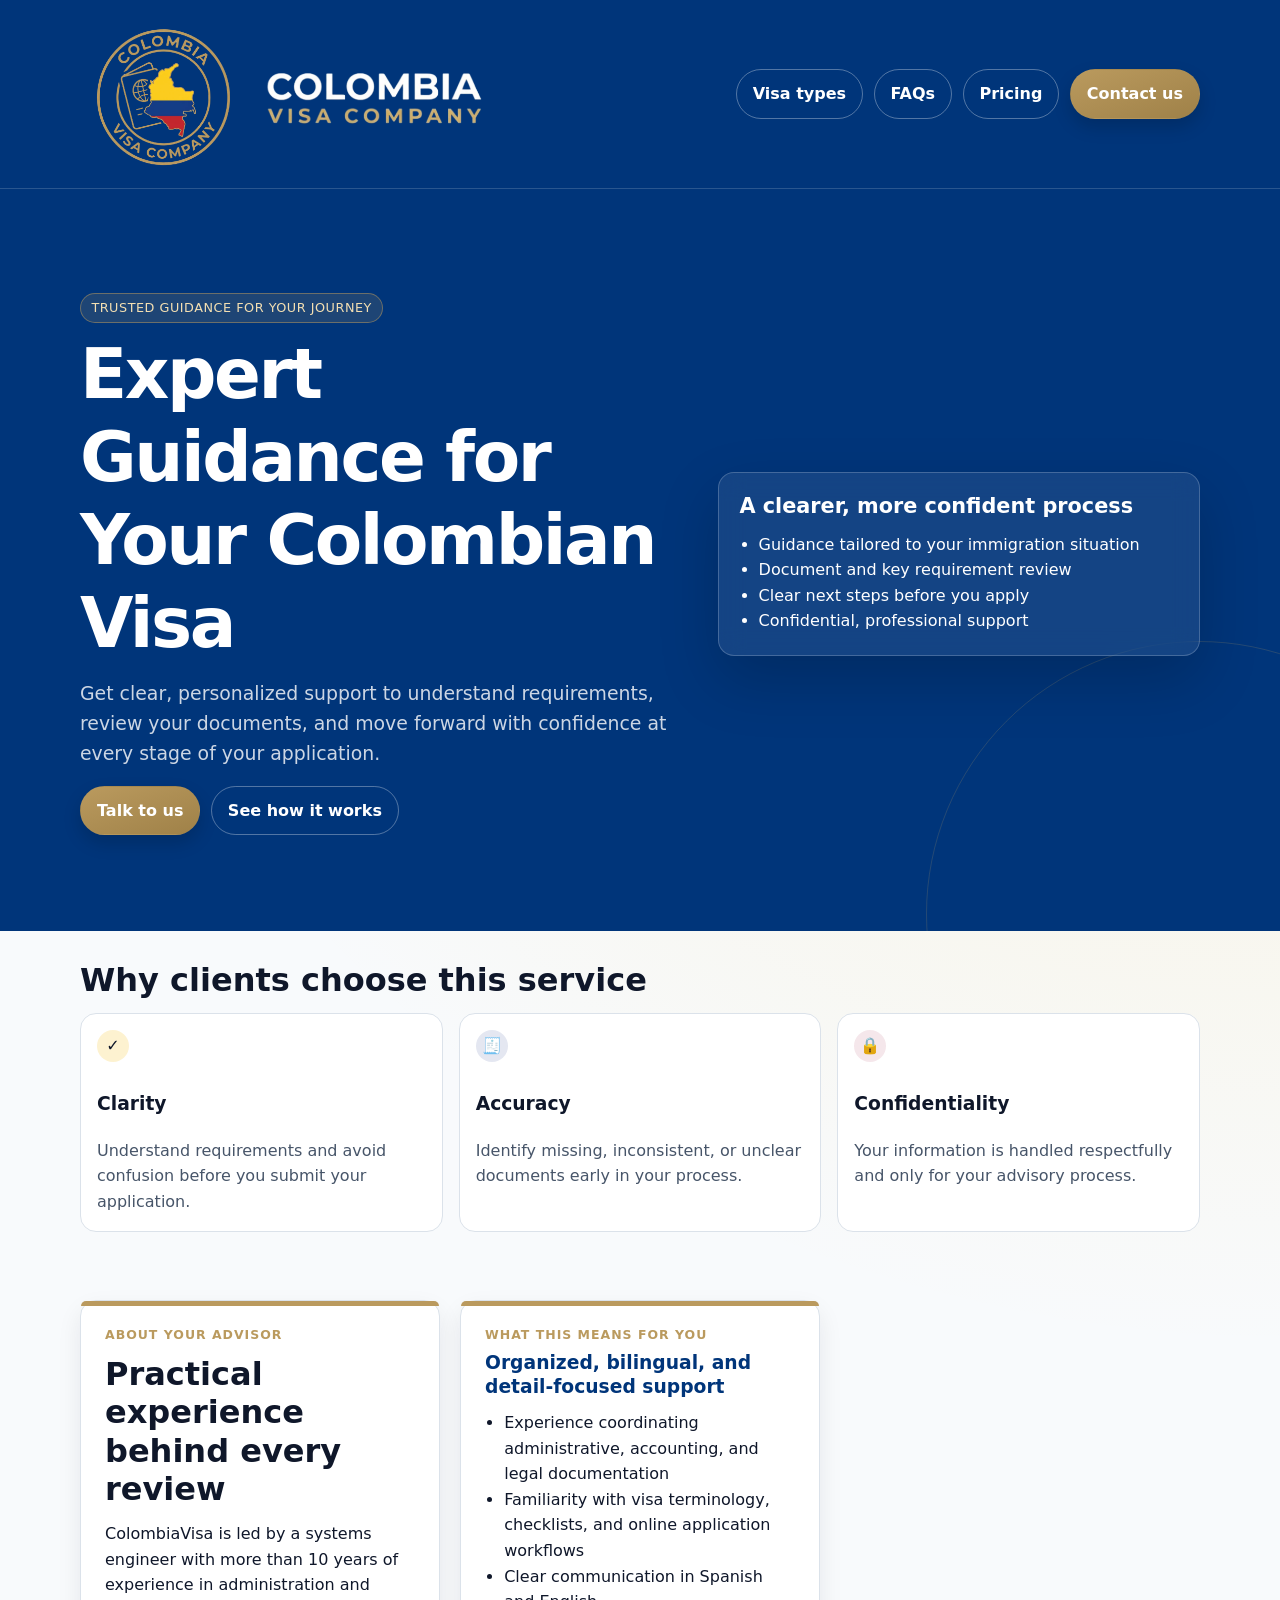
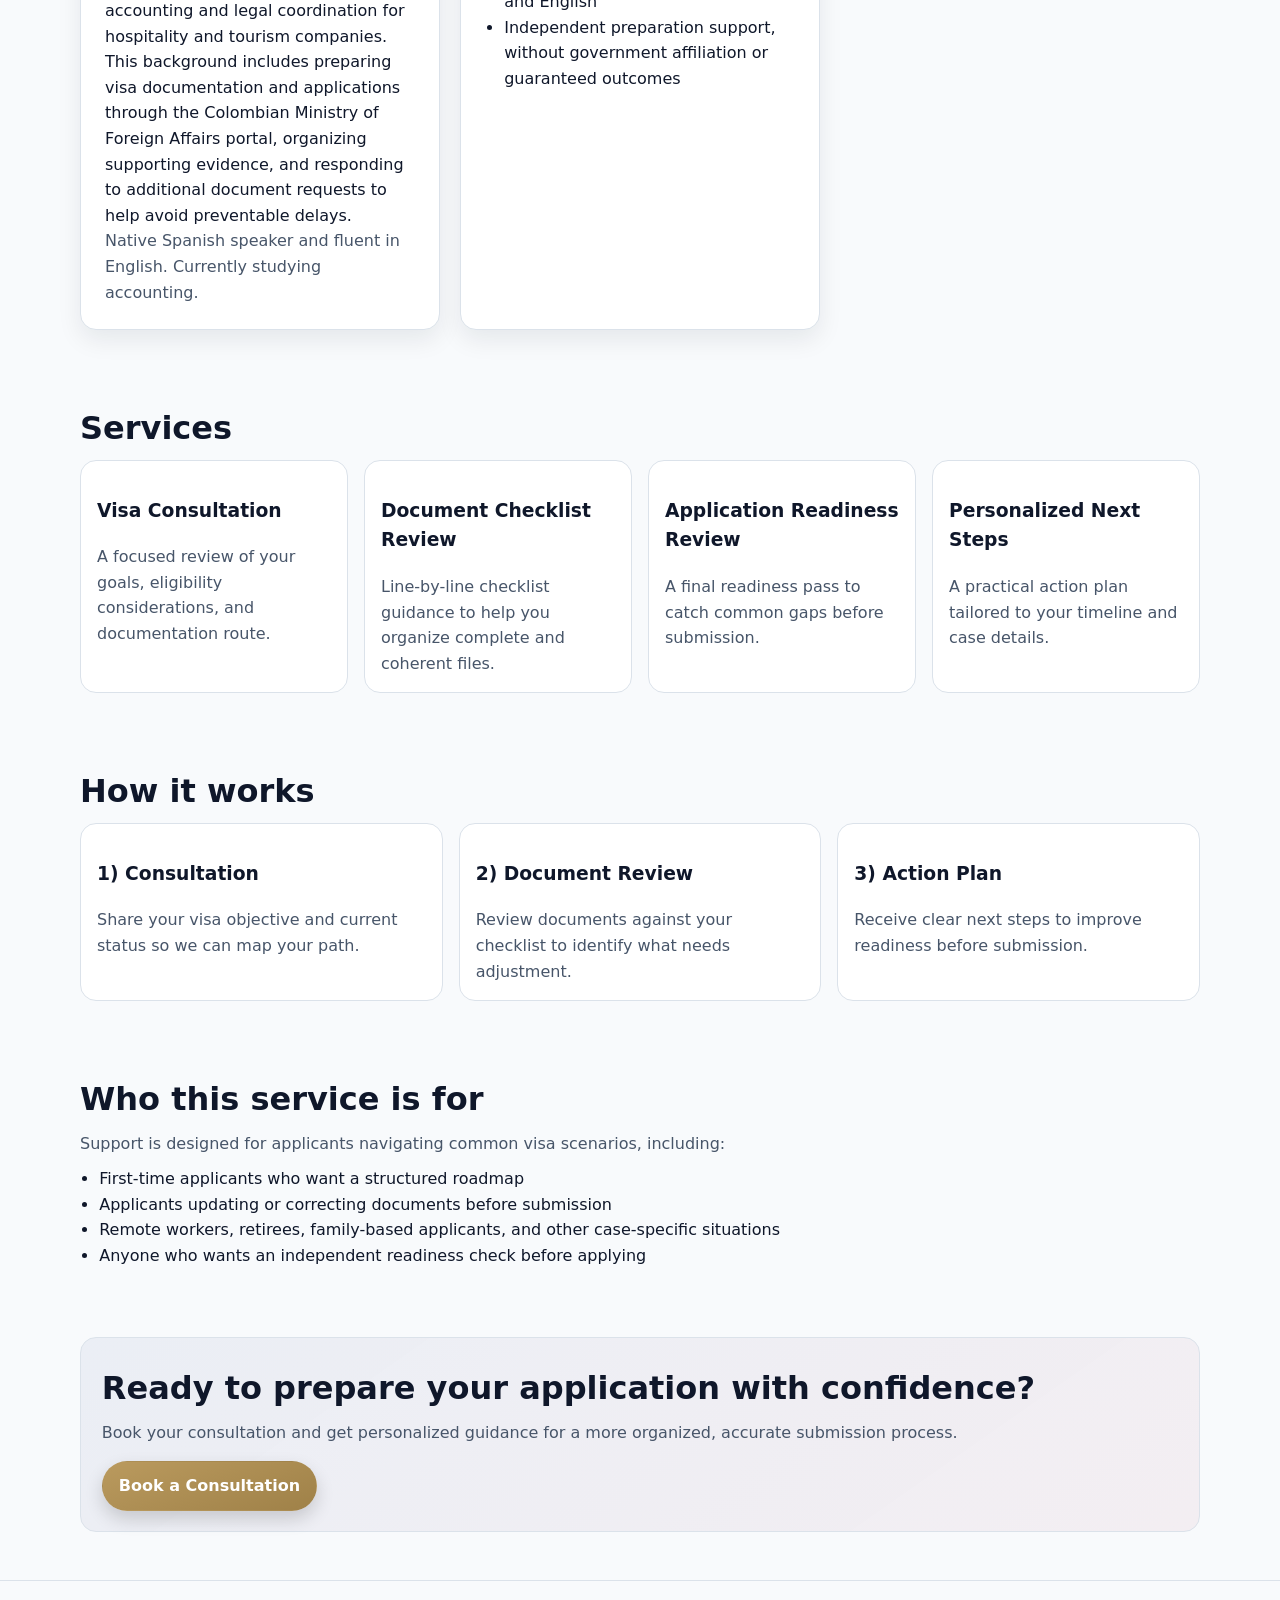
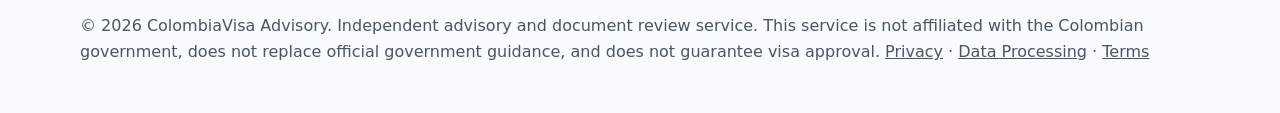
==== index.html @ 09f464a3 "Refine advisor education wording Co-authored-by: Copilot App <223556219+Copilot@users.noreply.github" ====
<!doctype html>
<html lang="en">
  <head>
    <meta charset="UTF-8" />
    <meta name="viewport" content="width=device-width, initial-scale=1.0" />
    <title>ColombiaVisa | Expert Colombian Visa Guidance</title>
    <meta
      name="description"
      content="Expert Colombian visa guidance, document review, and clear next steps to help you move forward with confidence."
    />
    <link rel="canonical" href="https://colombiavisa.company/" />
    <link rel="icon" type="image/png" href="assets/colombiavisa-logo.png" />
    <meta property="og:type" content="website" />
    <meta property="og:url" content="https://colombiavisa.company/" />
    <meta property="og:title" content="ColombiaVisa | Expert Colombian Visa Guidance" />
    <meta property="og:description" content="Independent Colombian visa guidance, document review, and application support." />
    <meta property="og:image" content="https://colombiavisa.company/assets/colombiavisa-header.png" />
    <meta name="twitter:card" content="summary_large_image" />
    <script type="application/ld+json">
      {"@context":"https://schema.org","@type":"ProfessionalService","name":"ColombiaVisa","url":"https://colombiavisa.company/","email":"john@colombiavisa.company","description":"Independent Colombian visa guidance, document review, and application support.","areaServed":"Colombia"}
    </script>
    <link rel="stylesheet" href="styles.css" />
    <style>
      :root {
        --bg: #f8fafc;
        --surface: #ffffff;
        --text: #0f172a;
        --muted: #475569;
        --line: #dbe2ea;
        --accent: #ba9a5e;
        --accent-strong: #9f8148;
        --blue: #00357a;
        --navy: #00357a;
        --red: #9f1239;
        --shadow: 0 10px 30px rgba(15, 23, 42, 0.08);
        --radius: 16px;
      }

      * {
        box-sizing: border-box;
      }

      body {
        margin: 0;
        font-family: Inter, ui-sans-serif, system-ui, -apple-system, Segoe UI, Roboto, Arial, sans-serif;
        line-height: 1.6;
        color: var(--text);
        background: radial-gradient(circle at top right, rgba(244, 194, 43, 0.2), transparent 38%), var(--bg);
      }

      .container {
        width: min(1120px, calc(100% - 2rem));
        margin: 0 auto;
      }

      .skip-link {
        position: absolute;
        left: -9999px;
        top: auto;
      }

      .skip-link:focus-visible {
        left: 1rem;
        top: 1rem;
        z-index: 1000;
        background: var(--text);
        color: #fff;
        padding: 0.5rem 0.75rem;
        border-radius: 0.5rem;
      }

      :focus-visible {
        outline: 3px solid var(--blue);
        outline-offset: 3px;
      }

      header {
        position: sticky;
        top: 0;
        background: #00357a;
        backdrop-filter: blur(8px);
        border-bottom: 1px solid rgba(255, 255, 255, 0.16);
        z-index: 100;
      }

      .nav {
        display: flex;
        align-items: center;
        justify-content: space-between;
        padding: 0.9rem 0;
        gap: 1rem;
      }

      .brand {
        display: flex;
        align-items: center;
        gap: 0.75rem;
        color: #fff;
        font-weight: 800;
        letter-spacing: 0.01em;
      }

      .brand-mark {
        width: min(100%, 430px);
        height: auto;
        display: block;
      }

      .brand span {
        color: var(--accent);
      }

      .actions {
        display: flex;
        gap: 0.65rem;
        flex-wrap: wrap;
      }

      .button {
        display: inline-flex;
        align-items: center;
        justify-content: center;
        padding: 0.68rem 1rem;
        border-radius: 999px;
        border: 1px solid transparent;
        text-decoration: none;
        font-weight: 650;
      }

      .button-primary {
        background: linear-gradient(160deg, var(--accent), var(--accent-strong));
        color: #fff;
        box-shadow: 0 8px 18px rgba(0, 0, 0, 0.16);
      }

      .button-primary:hover {
        filter: brightness(0.95);
      }

      .button-secondary {
        border-color: rgba(255, 255, 255, 0.32);
        color: #fff;
        background: transparent;
      }

      .hero {
        position: relative;
        overflow: hidden;
        padding: 6.5rem 0 6rem;
        color: #fff;
        background: #00357a;
      }

      .hero::after {
        position: absolute;
        inset: auto -12rem -16rem auto;
        width: 34rem;
        height: 34rem;
        border: 1px solid rgba(186, 154, 94, 0.2);
        border-radius: 50%;
        content: "";
        pointer-events: none;
      }

      .hero-grid {
        position: relative;
        z-index: 1;
        display: grid;
        gap: 3rem;
        grid-template-columns: minmax(0, 1.1fr) minmax(280px, 0.9fr);
        align-items: center;
      }

      .kicker {
        display: inline-block;
        background: rgba(186, 154, 94, 0.16);
        color: #f3dfb2;
        border: 1px solid rgba(186, 154, 94, 0.5);
        font-size: 0.8rem;
        letter-spacing: 0.04em;
        text-transform: uppercase;
        padding: 0.25rem 0.65rem;
        border-radius: 999px;
      }

      h1,
      h2 {
        line-height: 1.2;
        margin: 0.6rem 0 0.8rem;
      }

      h1 {
        max-width: 13ch;
        font-size: clamp(2.4rem, 5.4vw, 4.5rem);
        letter-spacing: -0.035em;
      }

      h2 {
        font-size: clamp(1.35rem, 2.8vw, 2rem);
      }

      p {
        margin: 0;
      }

      .lead {
        max-width: 58ch;
        color: rgba(255, 255, 255, 0.8);
        font-size: clamp(1rem, 2.3vw, 1.18rem);
      }

      .panel {
        background: rgba(255, 255, 255, 0.08);
        border: 1px solid rgba(255, 255, 255, 0.2);
        border-radius: var(--radius);
        padding: 1.3rem;
        box-shadow: 0 24px 60px rgba(0, 0, 0, 0.18);
        backdrop-filter: blur(12px);
      }

      .card-grid {
        display: grid;
        gap: 1rem;
        grid-template-columns: repeat(auto-fit, minmax(220px, 1fr));
      }

      section {
        padding: 1.3rem 0 3rem;
      }

      .card,
      .step {
        background: var(--surface);
        border: 1px solid var(--line);
        border-radius: var(--radius);
        padding: 1rem;
      }

      .icon {
        width: 2rem;
        height: 2rem;
        border-radius: 999px;
        display: inline-grid;
        place-items: center;
        margin-bottom: 0.55rem;
        font-size: 1rem;
      }

      .icon-yellow {
        background: rgba(244, 194, 43, 0.22);
      }

      .icon-blue {
        background: rgba(30, 58, 138, 0.12);
      }

      .icon-red {
        background: rgba(159, 18, 57, 0.1);
      }

      ul {
        padding-left: 1.2rem;
        margin: 0.6rem 0 0;
      }

      .muted {
        color: var(--muted);
      }

      .final-cta {
        border: 1px solid var(--line);
        border-radius: var(--radius);
        background: linear-gradient(145deg, rgba(30, 58, 138, 0.06), rgba(159, 18, 57, 0.05));
        padding: 1.3rem;
      }

      footer {
        border-top: 1px solid var(--line);
        padding: 2rem 0 3rem;
        color: var(--muted);
      }

      @media (max-width: 840px) {
        .hero {
          padding-top: 4.3rem;
        }

        .hero-grid {
          grid-template-columns: 1fr;
        }

      }

      @media (max-width: 640px) {
        .nav {
          align-items: stretch;
          flex-direction: column;
        }

        .brand {
          text-align: center;
          justify-content: center;
          flex-wrap: wrap;
        }

        .brand-mark {
          width: min(100%, 360px);
        }

        .nav .actions {
          width: 100%;
        }

        .nav .button {
          flex: 1 1 0;
          min-width: 0;
        }
      }

      @media (prefers-reduced-motion: reduce) {
        *,
        *::before,
        *::after {
          animation-duration: 0.01ms !important;
          animation-iteration-count: 1 !important;
          transition-duration: 0.01ms !important;
          scroll-behavior: auto !important;
        }
      }
    </style>
  </head>
  <body>
    <a class="skip-link" href="#main-content">Skip to main content</a>
    <header>
      <div class="container nav" aria-label="Primary navigation">
        <a class="brand" href="#main-content" aria-label="ColombiaVisa home">
          <img class="brand-mark" src="assets/colombiavisa-header.png" alt="Colombia Visa Company" />
        </a>
        <div class="actions">
          <a class="button button-secondary" href="visas.html">Visa types</a>
          <a class="button button-secondary" href="faqs.html">FAQs</a>
          <a class="button button-secondary" href="pricing.html">Pricing</a>
          <a class="button button-primary" href="contacto.html">Contact us</a>
        </div>
      </div>
    </header>

    <main id="main-content">
      <section class="hero" aria-labelledby="hero-heading">
        <div class="container hero-grid">
          <div>
            <span class="kicker">Trusted guidance for your journey</span>
            <h1 id="hero-heading">Expert Guidance for Your Colombian Visa</h1>
            <p class="lead">
              Get clear, personalized support to understand requirements, review your documents, and move forward with confidence at every stage of your application.
            </p>
            <div class="actions" style="margin-top: 1.1rem">
              <a class="button button-primary" href="contacto.html">Talk to us</a>
              <a class="button button-secondary" href="#how-it-works">See how it works</a>
            </div>
          </div>
          <div>
            <aside class="panel" aria-label="Advisory benefits">
              <h2 style="font-size: 1.3rem; margin-top: 0">A clearer, more confident process</h2>
              <ul>
                <li>Guidance tailored to your immigration situation</li>
                <li>Document and key requirement review</li>
                <li>Clear next steps before you apply</li>
                <li>Confidential, professional support</li>
              </ul>
            </aside>
          </div>
        </div>
      </section>

      <section aria-labelledby="trust-heading">
        <div class="container">
          <h2 id="trust-heading">Why clients choose this service</h2>
          <div class="card-grid">
            <article class="card">
              <div class="icon icon-yellow" aria-hidden="true">✓</div>
              <h3>Clarity</h3>
              <p class="muted">Understand requirements and avoid confusion before you submit your application.</p>
            </article>
            <article class="card">
              <div class="icon icon-blue" aria-hidden="true">🧾</div>
              <h3>Accuracy</h3>
              <p class="muted">Identify missing, inconsistent, or unclear documents early in your process.</p>
            </article>
            <article class="card">
              <div class="icon icon-red" aria-hidden="true">🔒</div>
              <h3>Confidentiality</h3>
              <p class="muted">Your information is handled respectfully and only for your advisory process.</p>
            </article>
          </div>
        </div>
      </section>

      <section aria-labelledby="advisor-heading">
        <div class="container">
          <div class="content-grid">
            <article class="content-card">
              <p class="eyebrow">About your advisor</p>
              <h2 id="advisor-heading">Practical experience behind every review</h2>
              <p>
                ColombiaVisa is led by a systems engineer with more than 10 years of experience in administration and accounting and legal coordination for hospitality and tourism companies.
              </p>
              <p>
                This background includes preparing visa documentation and applications through the Colombian Ministry of Foreign Affairs portal, organizing supporting evidence, and responding to additional document requests to help avoid preventable delays.
              </p>
              <p class="muted">
                Native Spanish speaker and fluent in English. Currently studying accounting.
              </p>
            </article>
            <article class="content-card">
              <p class="eyebrow">What this means for you</p>
              <h3>Organized, bilingual, and detail-focused support</h3>
              <ul>
                <li>Experience coordinating administrative, accounting, and legal documentation</li>
                <li>Familiarity with visa terminology, checklists, and online application workflows</li>
                <li>Clear communication in Spanish and English</li>
                <li>Independent preparation support, without government affiliation or guaranteed outcomes</li>
              </ul>
            </article>
          </div>
        </div>
      </section>

      <section id="services" aria-labelledby="services-heading">
        <div class="container">
          <h2 id="services-heading">Services</h2>
          <div class="card-grid">
            <article class="card">
              <h3>Visa Consultation</h3>
              <p class="muted">A focused review of your goals, eligibility considerations, and documentation route.</p>
            </article>
            <article class="card">
              <h3>Document Checklist Review</h3>
              <p class="muted">Line-by-line checklist guidance to help you organize complete and coherent files.</p>
            </article>
            <article class="card">
              <h3>Application Readiness Review</h3>
              <p class="muted">A final readiness pass to catch common gaps before submission.</p>
            </article>
            <article class="card">
              <h3>Personalized Next Steps</h3>
              <p class="muted">A practical action plan tailored to your timeline and case details.</p>
            </article>
          </div>
        </div>
      </section>

      <section id="how-it-works" aria-labelledby="how-heading">
        <div class="container">
          <h2 id="how-heading">How it works</h2>
          <div class="card-grid">
            <article class="step">
              <h3>1) Consultation</h3>
              <p class="muted">Share your visa objective and current status so we can map your path.</p>
            </article>
            <article class="step">
              <h3>2) Document Review</h3>
              <p class="muted">Review documents against your checklist to identify what needs adjustment.</p>
            </article>
            <article class="step">
              <h3>3) Action Plan</h3>
              <p class="muted">Receive clear next steps to improve readiness before submission.</p>
            </article>
          </div>
        </div>
      </section>

      <section aria-labelledby="for-heading">
        <div class="container">
          <h2 id="for-heading">Who this service is for</h2>
          <p class="muted">Support is designed for applicants navigating common visa scenarios, including:</p>
          <ul>
            <li>First-time applicants who want a structured roadmap</li>
            <li>Applicants updating or correcting documents before submission</li>
            <li>Remote workers, retirees, family-based applicants, and other case-specific situations</li>
            <li>Anyone who wants an independent readiness check before applying</li>
          </ul>
        </div>
      </section>

      <section id="consultation" aria-labelledby="consult-heading">
        <div class="container final-cta">
          <h2 id="consult-heading">Ready to prepare your application with confidence?</h2>
          <p class="muted">Book your consultation and get personalized guidance for a more organized, accurate submission process.</p>
          <div class="actions" style="margin-top: 1rem">
            <a class="button button-primary" href="contacto.html">Book a Consultation</a>
          </div>
        </div>
      </section>
    </main>

    <footer>
      <div class="container">
        <p>
          © <span id="year">2026</span> ColombiaVisa Advisory. Independent advisory and document review service. This service is not affiliated with the Colombian government, does not replace official government guidance, and does not guarantee visa approval. <a href="privacy-policy.html">Privacy</a> · <a href="data-processing-policy.html">Data Processing</a> · <a href="terms-of-service.html">Terms</a>
        </p>
      </div>
    </footer>
  </body>
</html>
---- styles.css ----
:root {
  --navy: #00357a;
  --gold: #ba9a5e;
  --gold-dark: #9f8148;
  --text: #0f172a;
  --muted: #475569;
  --line: #dbe2ea;
  --surface: #ffffff;
  --radius: 16px;
}

* {
  box-sizing: border-box;
}

body {
  margin: 0;
  color: var(--text);
  background: #f8fafc;
  font-family: Inter, ui-sans-serif, system-ui, -apple-system, "Segoe UI", sans-serif;
  line-height: 1.6;
}

a {
  color: inherit;
}

.container {
  width: min(1120px, calc(100% - 2rem));
  margin: 0 auto;
}

header {
  position: sticky;
  top: 0;
  z-index: 10;
  background: var(--navy);
  border-bottom: 1px solid rgba(255, 255, 255, 0.16);
}

.nav {
  display: flex;
  align-items: center;
  justify-content: space-between;
  gap: 1rem;
  padding: 0.75rem 0;
}

.brand {
  display: block;
  max-width: 430px;
}

.brand-mark {
  display: block;
  width: min(100%, 430px);
  height: auto;
}

.actions {
  display: flex;
  flex-wrap: wrap;
  gap: 0.65rem;
}

.button {
  display: inline-flex;
  align-items: center;
  justify-content: center;
  min-height: 44px;
  padding: 0.68rem 1rem;
  border: 1px solid transparent;
  border-radius: 999px;
  font-weight: 700;
  text-decoration: none;
}

.button-primary {
  color: #fff;
  background: var(--gold);
}

.button-secondary {
  color: #fff;
  border-color: rgba(255, 255, 255, 0.36);
}

.page-hero {
  padding: 5rem 0 4rem;
  color: #fff;
  background: var(--navy);
}

.page-hero h1 {
  max-width: 14ch;
  margin: 0 0 1rem;
  font-size: clamp(2.4rem, 6vw, 4.5rem);
  line-height: 1.1;
}

.page-hero p {
  max-width: 62ch;
  color: rgba(255, 255, 255, 0.82);
  font-size: 1.15rem;
}

.page-content {
  padding: 4rem 0;
}

.legal-content h2 {
  margin: 2rem 0 0.6rem;
  color: var(--navy);
  font-size: 1.45rem;
}

.legal-content h2:first-of-type {
  margin-top: 1.5rem;
}

.legal-content p {
  max-width: 78ch;
}

.page-content h2 {
  margin-top: 0;
  color: var(--navy);
  font-size: clamp(1.7rem, 3vw, 2.4rem);
}

.visa-grid,
.content-grid {
  display: grid;
  grid-template-columns: repeat(3, minmax(0, 1fr));
  gap: 1.25rem;
}

.visa-card,
.content-card,
.contact-card {
  position: relative;
  padding: 1.5rem;
  background: var(--surface);
  border: 1px solid var(--line);
  border-radius: var(--radius);
  box-shadow: 0 10px 24px rgba(15, 23, 42, 0.08);
}

.visa-card::before,
.content-card::before,
.contact-card::before {
  position: absolute;
  top: 0;
  right: 0;
  left: 0;
  height: 5px;
  border-radius: var(--radius) var(--radius) 0 0;
  background: var(--gold);
  content: "";
}

.visa-card h3,
.content-card h3,
.contact-card h3 {
  margin: 0.35rem 0 0.65rem;
  color: var(--navy);
  line-height: 1.3;
}

.visa-details {
  display: grid;
  gap: 1.25rem;
  margin-top: 2rem;
}

.visa-detail {
  padding: 1.5rem;
  background: var(--surface);
  border: 1px solid var(--line);
  border-left: 5px solid var(--gold);
  border-radius: var(--radius);
  box-shadow: 0 10px 24px rgba(15, 23, 42, 0.06);
}

.visa-detail h3 {
  margin: 0 0 0.35rem;
  color: var(--navy);
}

.visa-detail h4 {
  margin: 1.15rem 0 0.35rem;
  color: var(--navy);
}

.visa-detail ul,
.requirements-list {
  margin: 0.5rem 0 0;
  padding-left: 1.25rem;
}

.visa-detail li + li {
  margin-top: 0.35rem;
}

.notice {
  margin-top: 1.5rem;
  padding: 1rem 1.15rem;
  color: #4a3a1c;
  background: #fff8e8;
  border: 1px solid rgba(186, 154, 94, 0.55);
  border-radius: 12px;
}

.section-heading {
  max-width: 720px;
  margin-bottom: 1.25rem;
}

.eyebrow {
  margin: 0 0 0.35rem;
  color: var(--gold);
  font-size: 0.78rem;
  font-weight: 800;
  letter-spacing: 0.08em;
  text-transform: uppercase;
}

.excluded-costs {
  margin-top: 2rem;
}

.excluded-costs-grid {
  display: grid;
  grid-template-columns: repeat(3, minmax(0, 1fr));
  gap: 1rem;
}

.cost-card {
  padding: 1.15rem;
  background: #fff;
  border: 1px solid var(--line);
  border-radius: var(--radius);
}

.cost-card h3 {
  margin: 0;
  color: var(--navy);
  font-size: 1.05rem;
}

.cost-card p:last-child {
  margin-bottom: 0;
}

.cost-label {
  margin: 0.5rem 0;
  color: var(--gold);
  font-size: 0.8rem;
  font-weight: 800;
  letter-spacing: 0.05em;
  text-transform: uppercase;
}

.source-link {
  color: var(--navy);
  font-weight: 700;
}

.muted {
  color: var(--muted);
}

.contact-layout {
  display: grid;
  grid-template-columns: 0.85fr 1.15fr;
  gap: 1.25rem;
}

.pricing-grid {
  display: grid;
  grid-template-columns: repeat(4, minmax(0, 1fr));
  gap: 1.25rem;
  align-items: stretch;
}

.pricing-card {
  position: relative;
  display: flex;
  flex-direction: column;
  padding: 1.5rem;
  background: var(--surface);
  border: 1px solid var(--line);
  border-radius: var(--radius);
  box-shadow: 0 10px 24px rgba(15, 23, 42, 0.08);
}

.pricing-card.featured {
  border: 2px solid var(--gold);
  box-shadow: 0 14px 30px rgba(0, 53, 122, 0.14);
}

.pricing-card::before {
  position: absolute;
  top: 0;
  right: 0;
  left: 0;
  height: 5px;
  border-radius: var(--radius) var(--radius) 0 0;
  background: var(--gold);
  content: "";
}

.pricing-card h3 {
  margin: 0.35rem 0 0.45rem;
  color: var(--navy);
}

.price {
  margin: 0.5rem 0 1rem;
  color: var(--navy);
  font-size: 2.25rem;
  font-weight: 800;
  line-height: 1.1;
}

.price span {
  color: var(--muted);
  font-size: 0.9rem;
  font-weight: 500;
}

.pricing-card ul {
  flex: 1;
  margin: 0 0 1.25rem;
  padding-left: 1.25rem;
}

.pricing-card li + li {
  margin-top: 0.45rem;
}

.pricing-card .button {
  width: 100%;
}

.contact-form {
  display: grid;
  gap: 1rem;
}

.contact-form label {
  display: grid;
  gap: 0.35rem;
  color: var(--navy);
  font-weight: 700;
}

.contact-form input,
.contact-form select,
.contact-form textarea {
  width: 100%;
  padding: 0.8rem 0.9rem;
  border: 1px solid var(--line);
  border-radius: 10px;
  font: inherit;
  background: #fff;
}

.contact-form textarea {
  min-height: 150px;
  resize: vertical;
}

footer {
  padding: 2rem 0 3rem;
  color: var(--muted);
  border-top: 1px solid var(--line);
}

@media (max-width: 840px) {
  .nav {
    align-items: stretch;
    flex-direction: column;
  }

  .brand {
    align-self: center;
    width: min(100%, 360px);
  }

  .nav .actions {
    width: 100%;
    gap: 0.35rem;
  }

  .nav .button {
    flex: 1 1 0;
    min-width: 0;
    min-height: 40px;
    padding: 0.5rem 0.2rem;
    font-size: 0.72rem;
    white-space: nowrap;
  }

  .visa-grid,
  .content-grid,
  .contact-layout,
  .pricing-grid,
  .excluded-costs-grid {
    grid-template-columns: 1fr;
  }
}
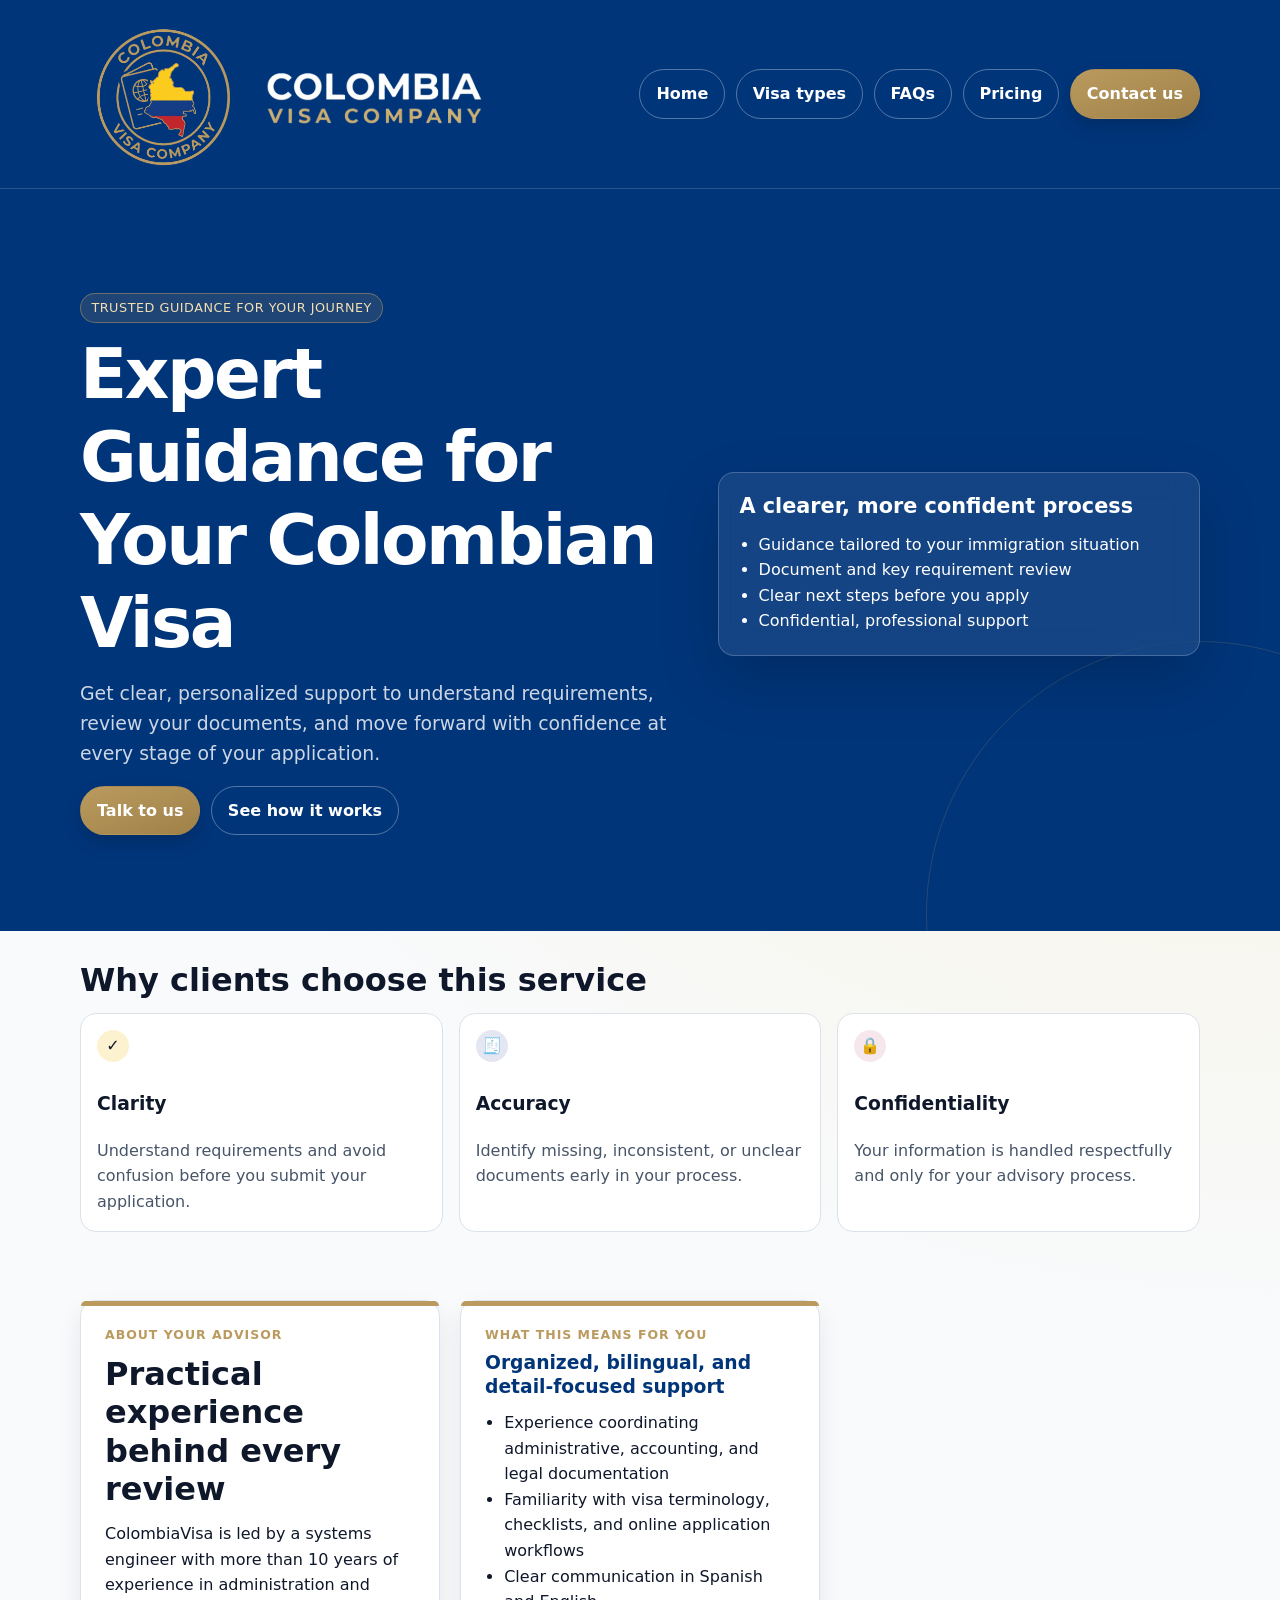
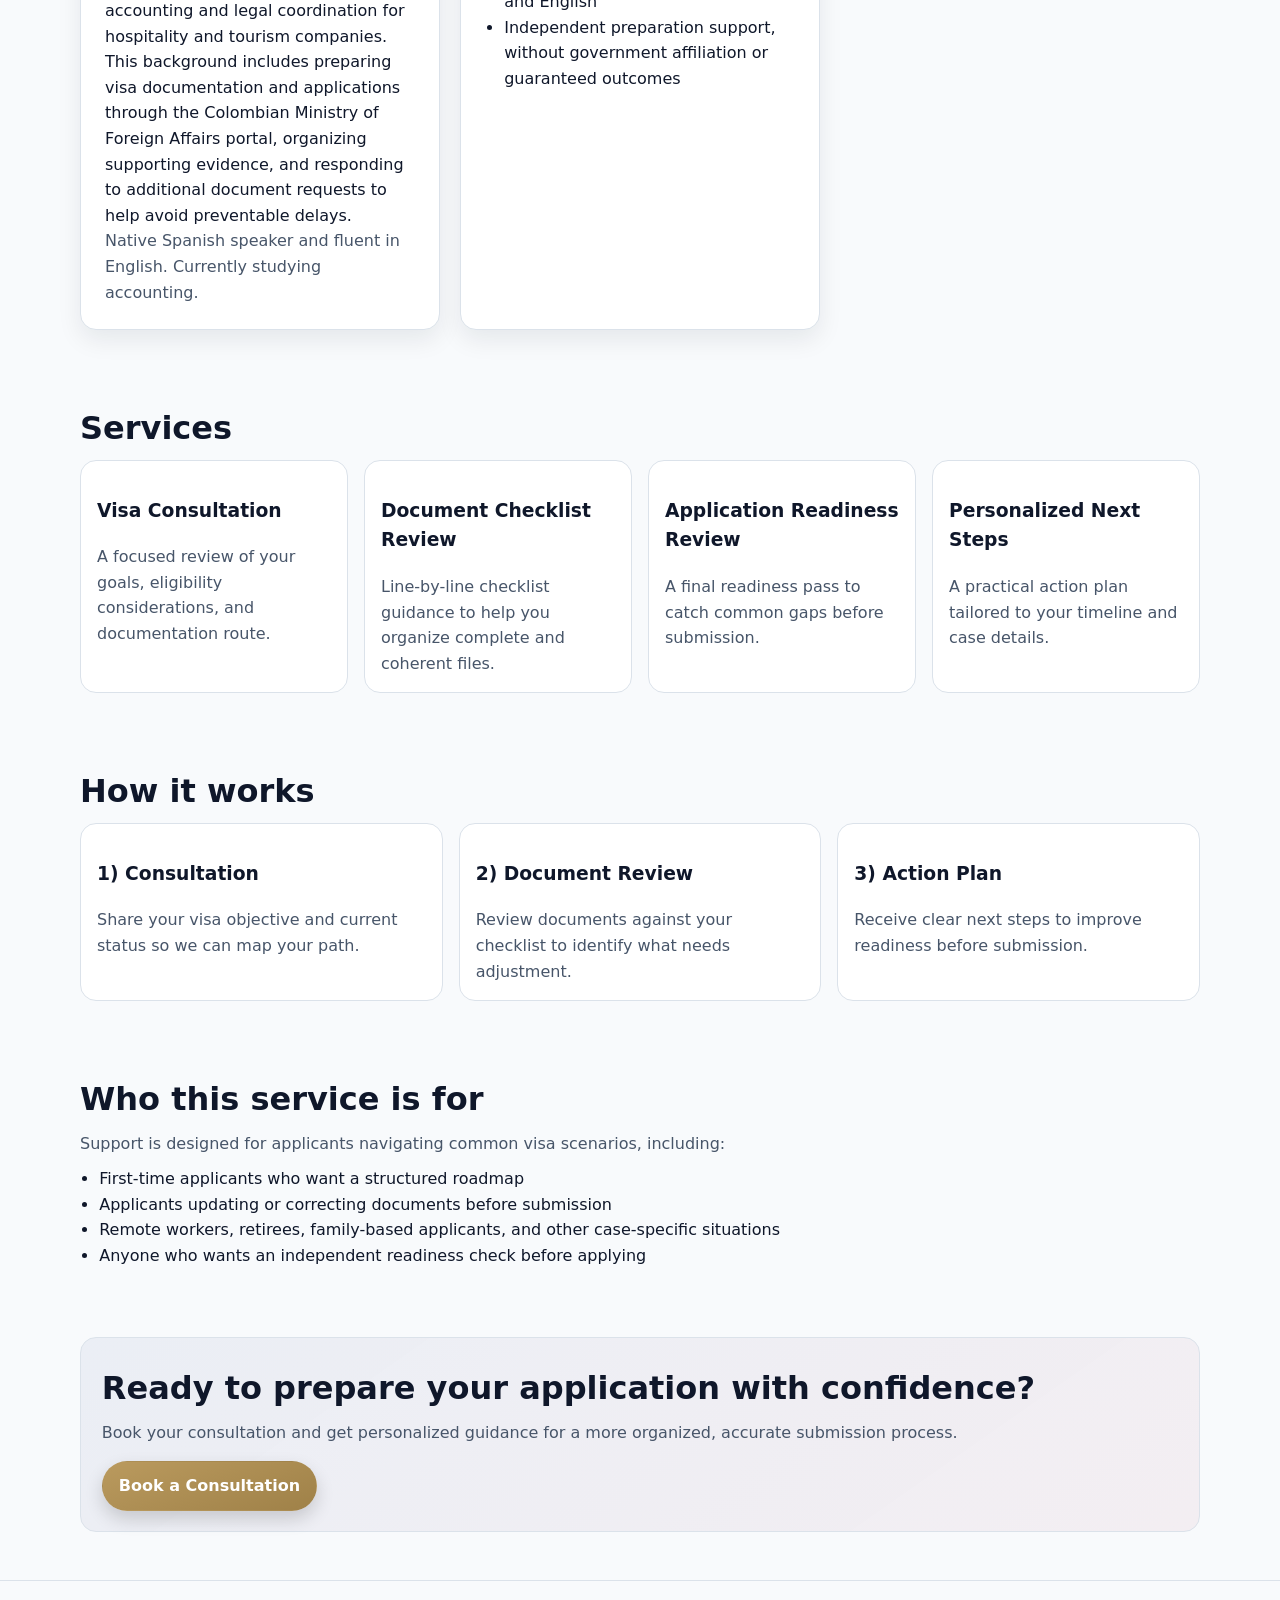
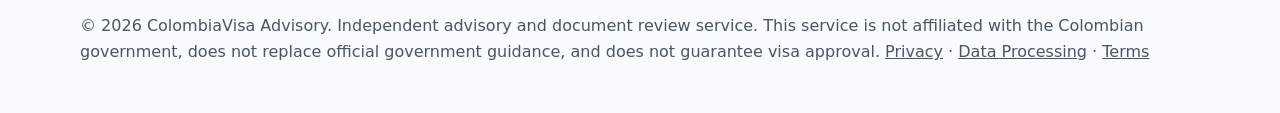
==== commit 4c670f57: "Merge pull request #18 from johnperea/copilot/build-english-landing-page Refine advisor education wo" ====
--- a/index.html
+++ b/index.html
@@ -309,11 +309,16 @@
 
         .nav .actions {
           width: 100%;
+          gap: 0.35rem;
         }
 
         .nav .button {
           flex: 1 1 0;
           min-width: 0;
+          min-height: 40px;
+          padding: 0.5rem 0.2rem;
+          font-size: 0.72rem;
+          white-space: nowrap;
         }
       }
 
@@ -333,10 +338,11 @@
     <a class="skip-link" href="#main-content">Skip to main content</a>
     <header>
       <div class="container nav" aria-label="Primary navigation">
-        <a class="brand" href="#main-content" aria-label="ColombiaVisa home">
+        <a class="brand" href="index.html" aria-label="ColombiaVisa home">
           <img class="brand-mark" src="assets/colombiavisa-header.png" alt="Colombia Visa Company" />
         </a>
         <div class="actions">
+          <a class="button button-secondary" href="index.html">Home</a>
           <a class="button button-secondary" href="visas.html">Visa types</a>
           <a class="button button-secondary" href="faqs.html">FAQs</a>
           <a class="button button-secondary" href="pricing.html">Pricing</a>
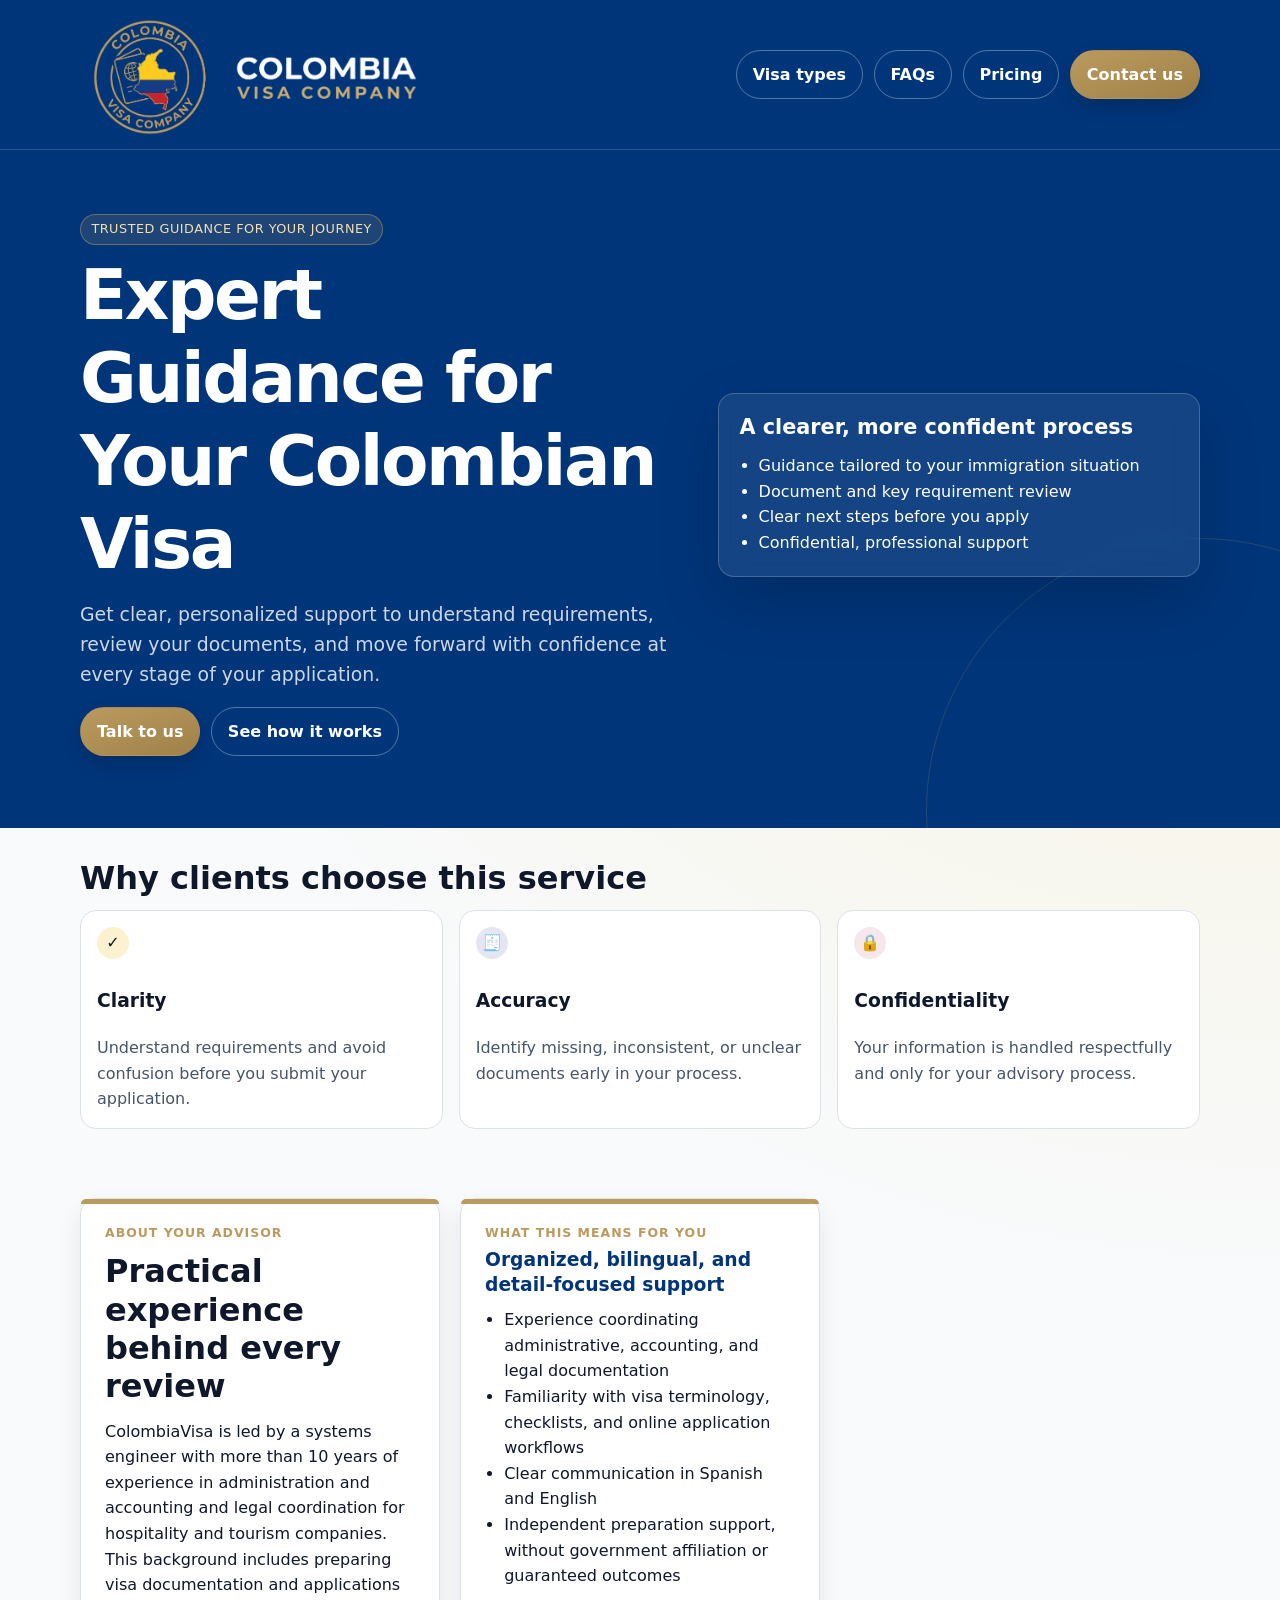
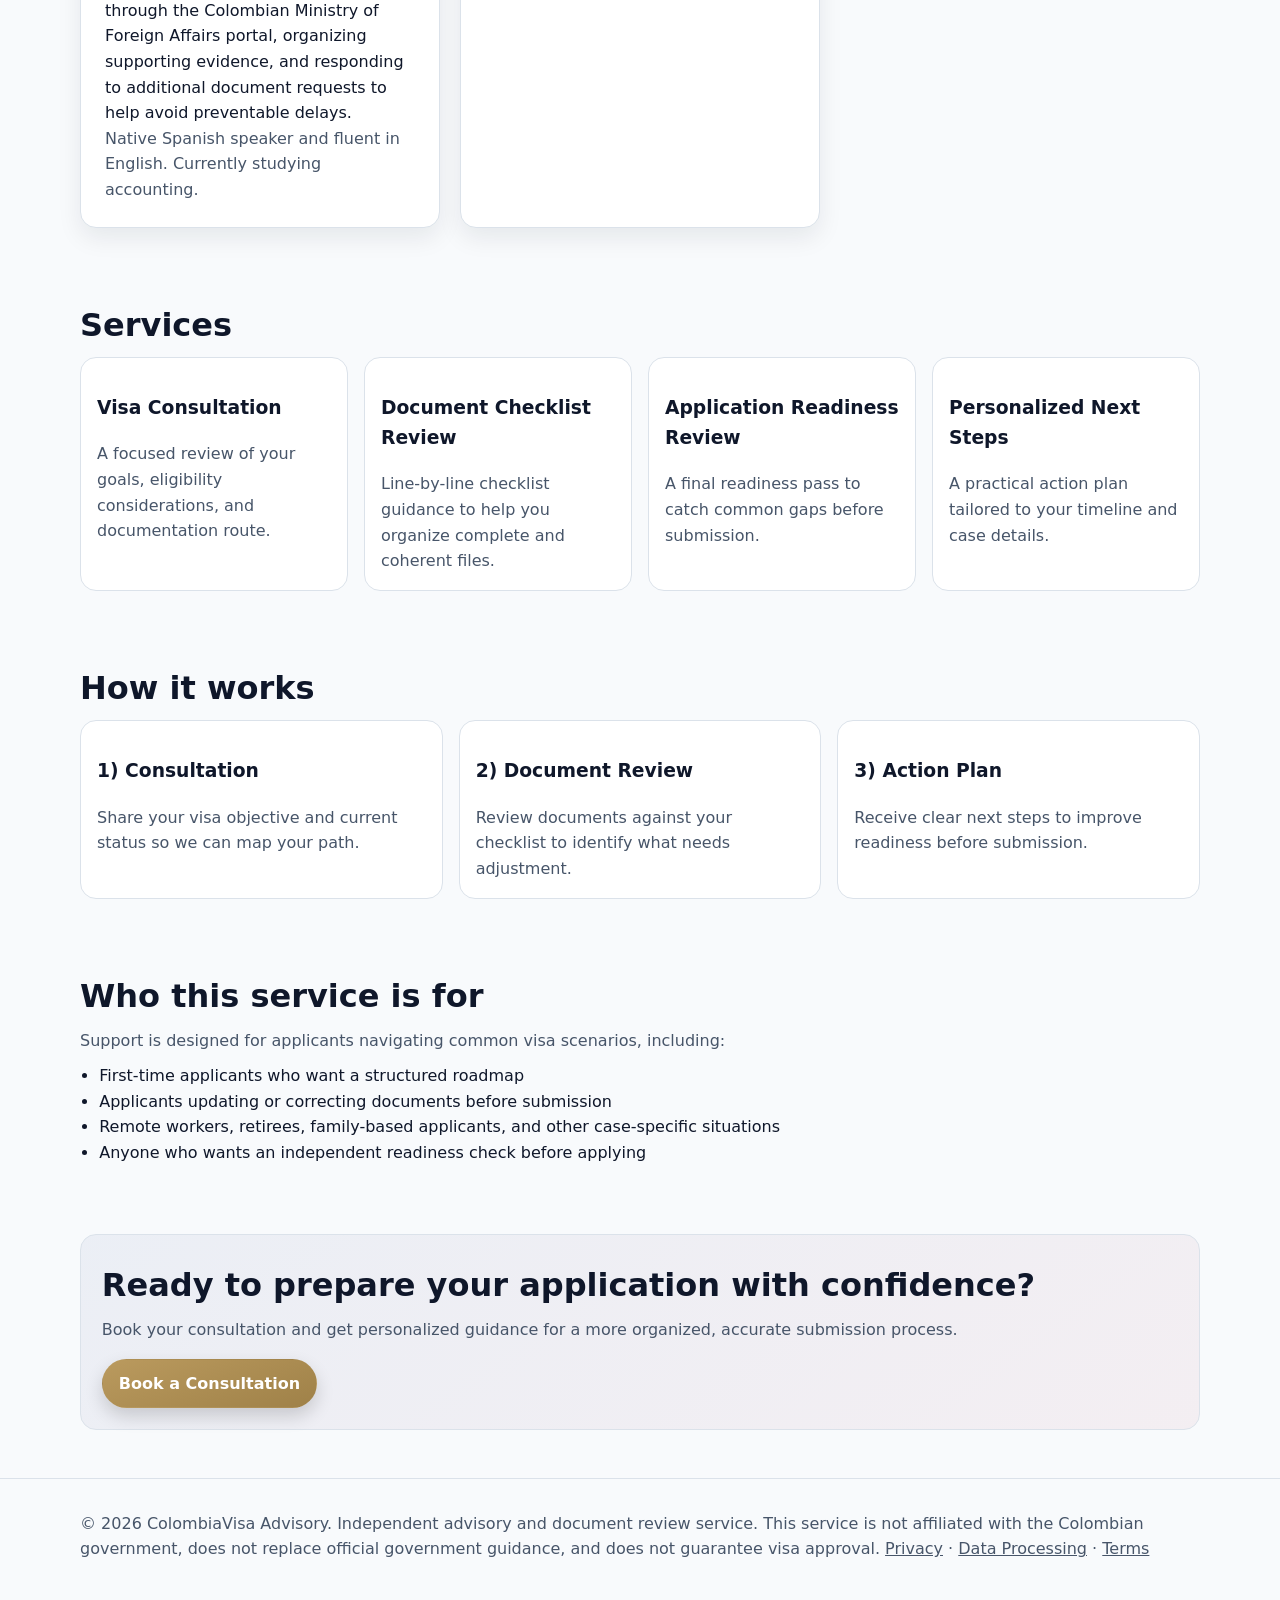
==== commit fa27e21d: "Tighten desktop page layout Co-authored-by: Copilot App <223556219+Copilot@users.noreply.github.com>" ====
--- a/index.html
+++ b/index.html
@@ -87,7 +87,7 @@
         display: flex;
         align-items: center;
         justify-content: space-between;
-        padding: 0.9rem 0;
+        padding: 0.5rem 0;
         gap: 1rem;
       }
 
@@ -101,7 +101,7 @@
       }
 
       .brand-mark {
-        width: min(100%, 430px);
+        width: min(100%, 360px);
         height: auto;
         display: block;
       }
@@ -146,7 +146,7 @@
       .hero {
         position: relative;
         overflow: hidden;
-        padding: 6.5rem 0 6rem;
+        padding: 4rem 0 4.5rem;
         color: #fff;
         background: #00357a;
       }
@@ -190,7 +190,7 @@
       }
 
       h1 {
-        max-width: 13ch;
+        max-width: 18ch;
         font-size: clamp(2.4rem, 5.4vw, 4.5rem);
         letter-spacing: -0.035em;
       }
@@ -309,16 +309,11 @@
 
         .nav .actions {
           width: 100%;
-          gap: 0.35rem;
         }
 
         .nav .button {
           flex: 1 1 0;
           min-width: 0;
-          min-height: 40px;
-          padding: 0.5rem 0.2rem;
-          font-size: 0.72rem;
-          white-space: nowrap;
         }
       }
 
@@ -338,11 +333,10 @@
     <a class="skip-link" href="#main-content">Skip to main content</a>
     <header>
       <div class="container nav" aria-label="Primary navigation">
-        <a class="brand" href="index.html" aria-label="ColombiaVisa home">
+        <a class="brand" href="#main-content" aria-label="ColombiaVisa home">
           <img class="brand-mark" src="assets/colombiavisa-header.png" alt="Colombia Visa Company" />
         </a>
         <div class="actions">
-          <a class="button button-secondary" href="index.html">Home</a>
           <a class="button button-secondary" href="visas.html">Visa types</a>
           <a class="button button-secondary" href="faqs.html">FAQs</a>
           <a class="button button-secondary" href="pricing.html">Pricing</a>
--- a/styles.css
+++ b/styles.css
@@ -43,17 +43,17 @@
   align-items: center;
   justify-content: space-between;
   gap: 1rem;
-  padding: 0.75rem 0;
+  padding: 0.5rem 0;
 }
 
 .brand {
   display: block;
-  max-width: 430px;
+  max-width: 360px;
 }
 
 .brand-mark {
   display: block;
-  width: min(100%, 430px);
+  width: min(100%, 360px);
   height: auto;
 }
 
@@ -86,13 +86,13 @@
 }
 
 .page-hero {
-  padding: 5rem 0 4rem;
+  padding: 3rem 0 2.75rem;
   color: #fff;
   background: var(--navy);
 }
 
 .page-hero h1 {
-  max-width: 14ch;
+  max-width: 28ch;
   margin: 0 0 1rem;
   font-size: clamp(2.4rem, 6vw, 4.5rem);
   line-height: 1.1;
@@ -390,16 +390,11 @@
 
   .nav .actions {
     width: 100%;
-    gap: 0.35rem;
   }
 
   .nav .button {
     flex: 1 1 0;
     min-width: 0;
-    min-height: 40px;
-    padding: 0.5rem 0.2rem;
-    font-size: 0.72rem;
-    white-space: nowrap;
   }
 
   .visa-grid,
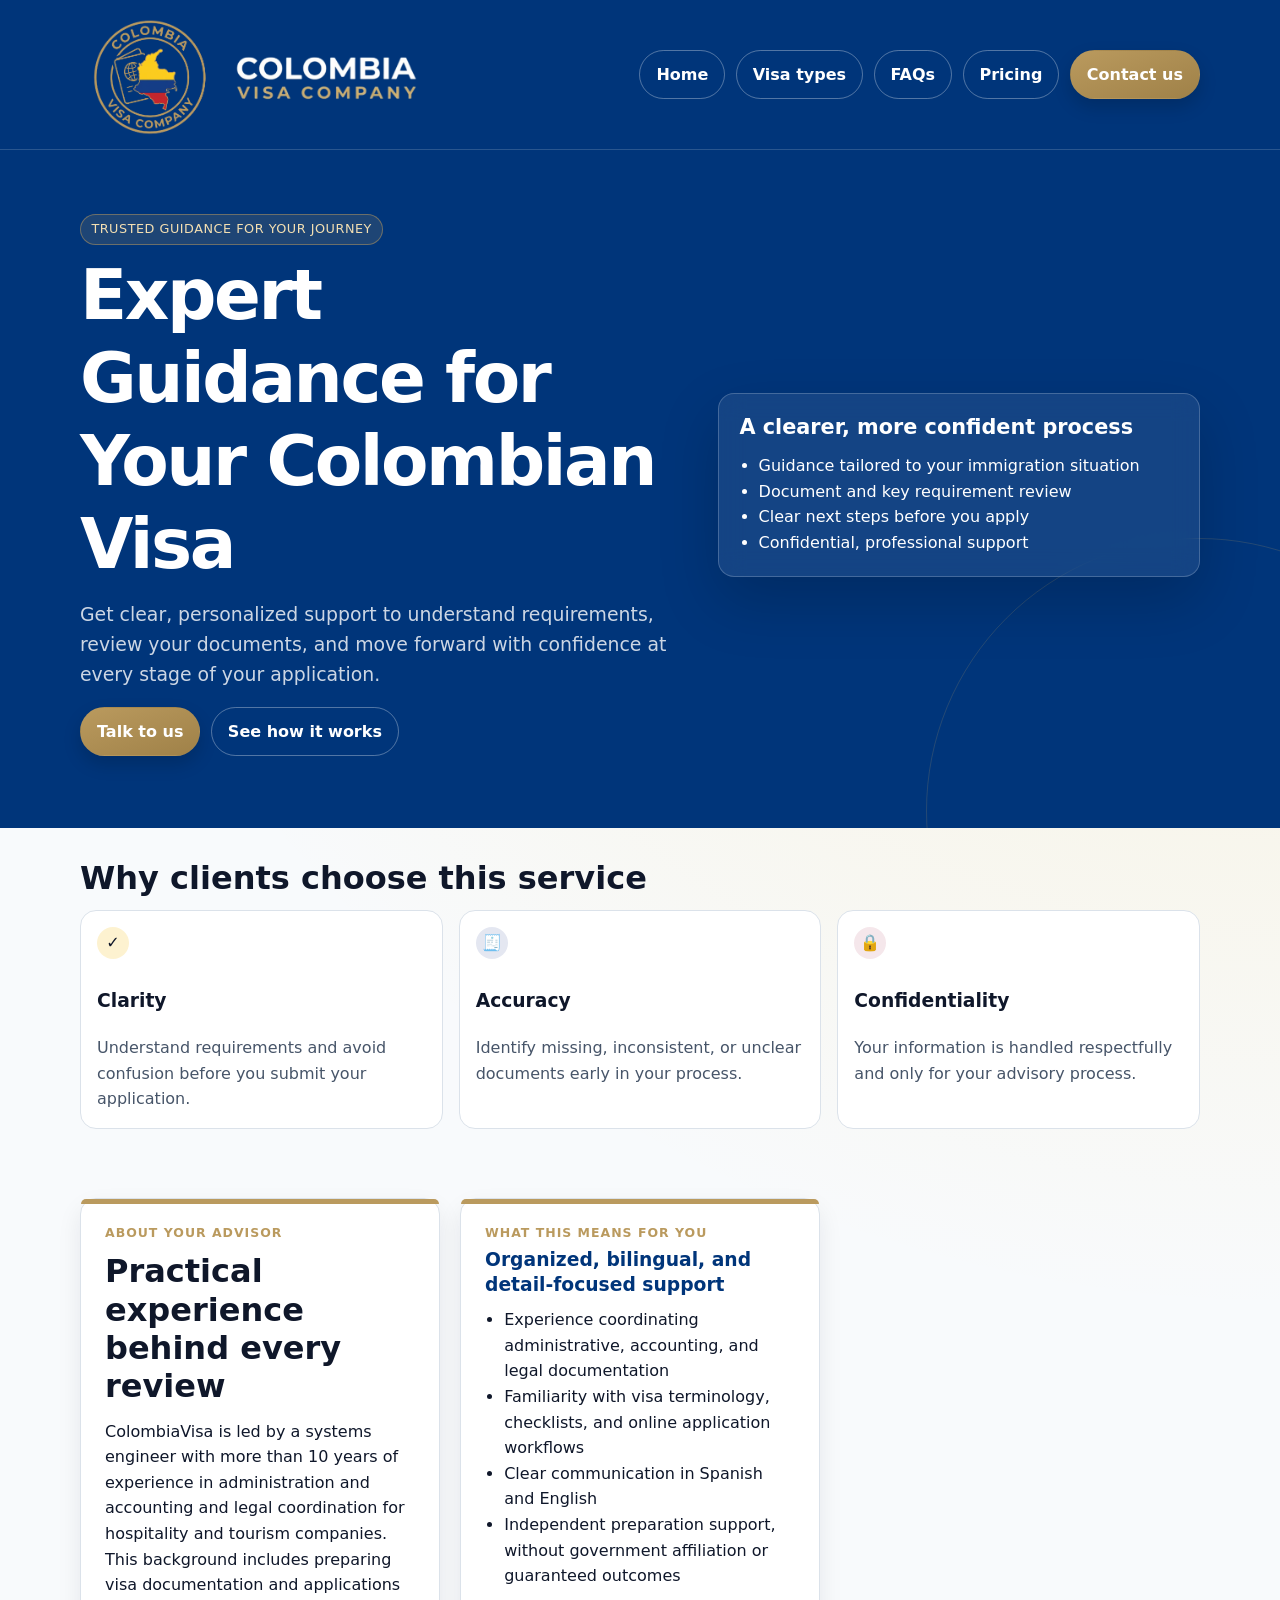
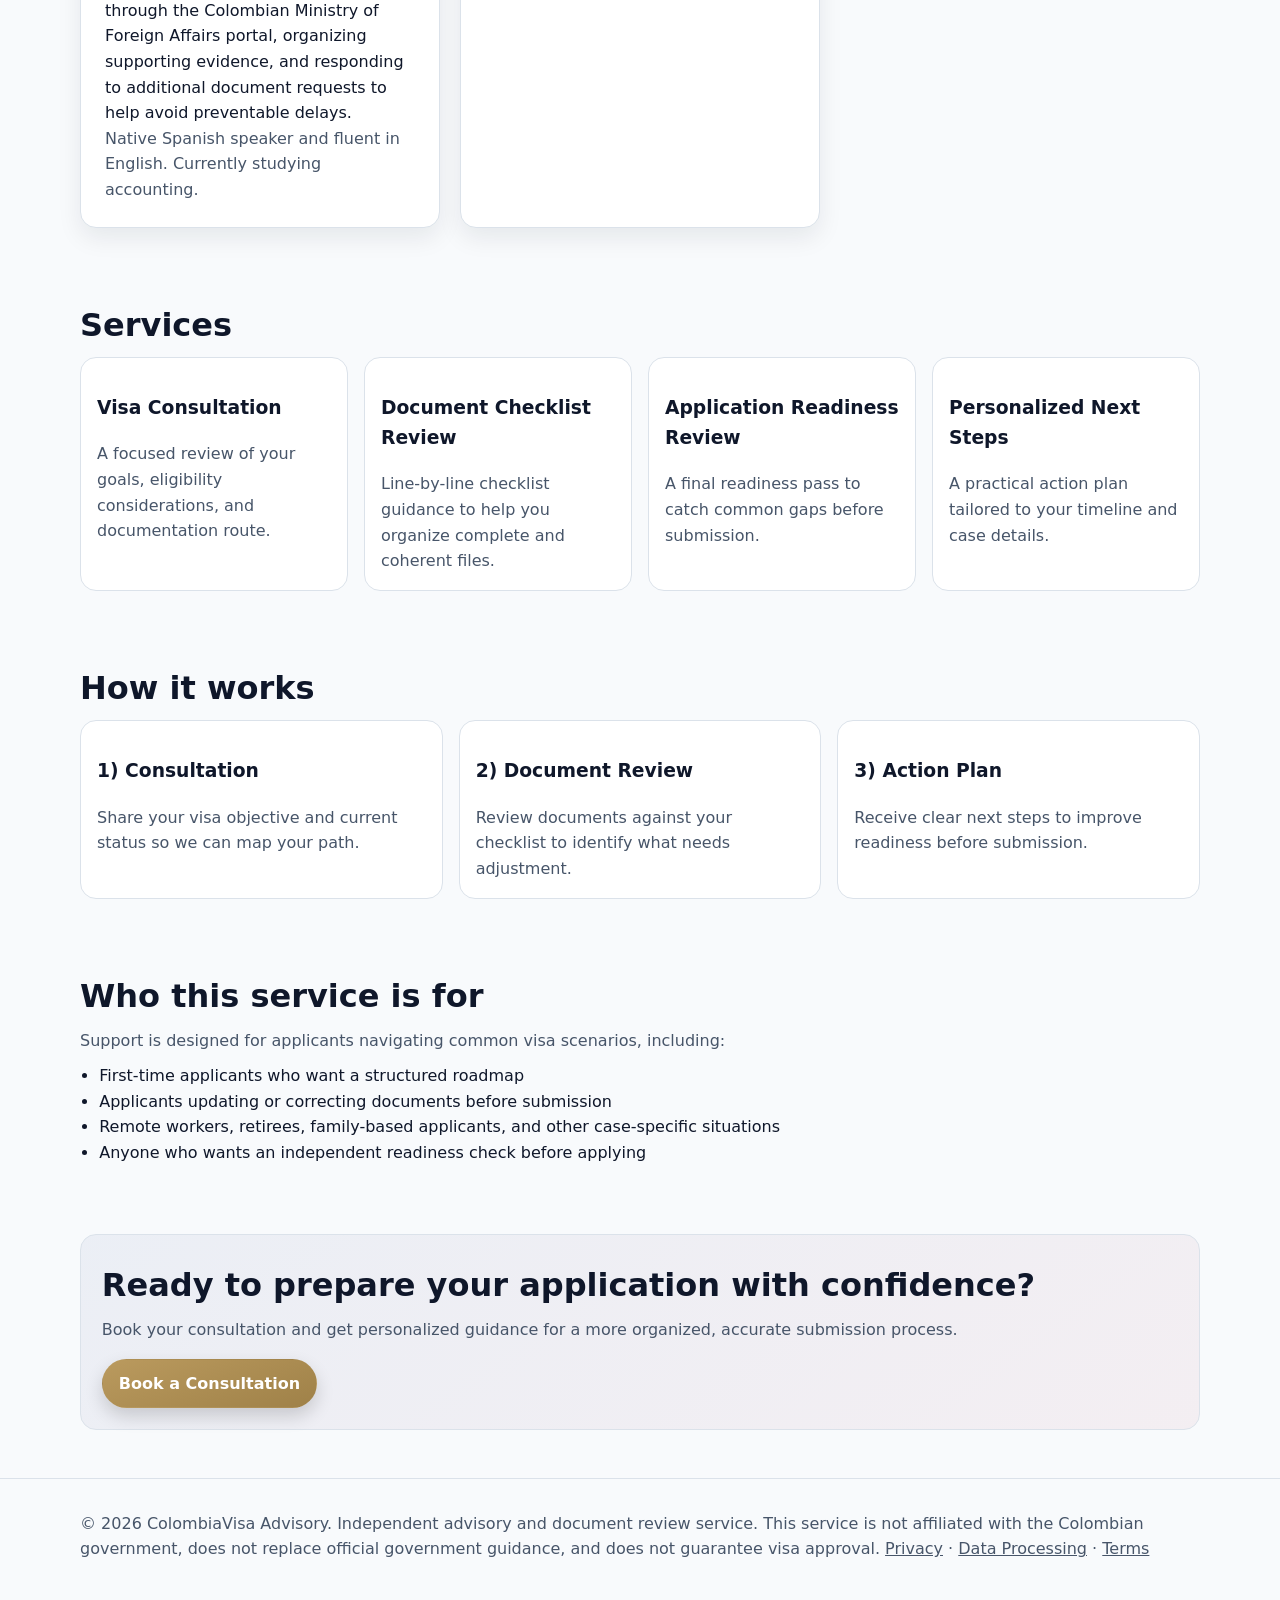
==== commit 56270d6f: "Merge pull request #20 from johnperea/copilot/build-english-landing-page Improve desktop layout spac" ====
--- a/index.html
+++ b/index.html
@@ -309,11 +309,16 @@
 
         .nav .actions {
           width: 100%;
+          gap: 0.35rem;
         }
 
         .nav .button {
           flex: 1 1 0;
           min-width: 0;
+          min-height: 40px;
+          padding: 0.5rem 0.2rem;
+          font-size: 0.72rem;
+          white-space: nowrap;
         }
       }
 
@@ -333,10 +338,11 @@
     <a class="skip-link" href="#main-content">Skip to main content</a>
     <header>
       <div class="container nav" aria-label="Primary navigation">
-        <a class="brand" href="#main-content" aria-label="ColombiaVisa home">
+        <a class="brand" href="index.html" aria-label="ColombiaVisa home">
           <img class="brand-mark" src="assets/colombiavisa-header.png" alt="Colombia Visa Company" />
         </a>
         <div class="actions">
+          <a class="button button-secondary" href="index.html">Home</a>
           <a class="button button-secondary" href="visas.html">Visa types</a>
           <a class="button button-secondary" href="faqs.html">FAQs</a>
           <a class="button button-secondary" href="pricing.html">Pricing</a>
--- a/styles.css
+++ b/styles.css
@@ -390,11 +390,16 @@
 
   .nav .actions {
     width: 100%;
+    gap: 0.35rem;
   }
 
   .nav .button {
     flex: 1 1 0;
     min-width: 0;
+    min-height: 40px;
+    padding: 0.5rem 0.2rem;
+    font-size: 0.72rem;
+    white-space: nowrap;
   }
 
   .visa-grid,
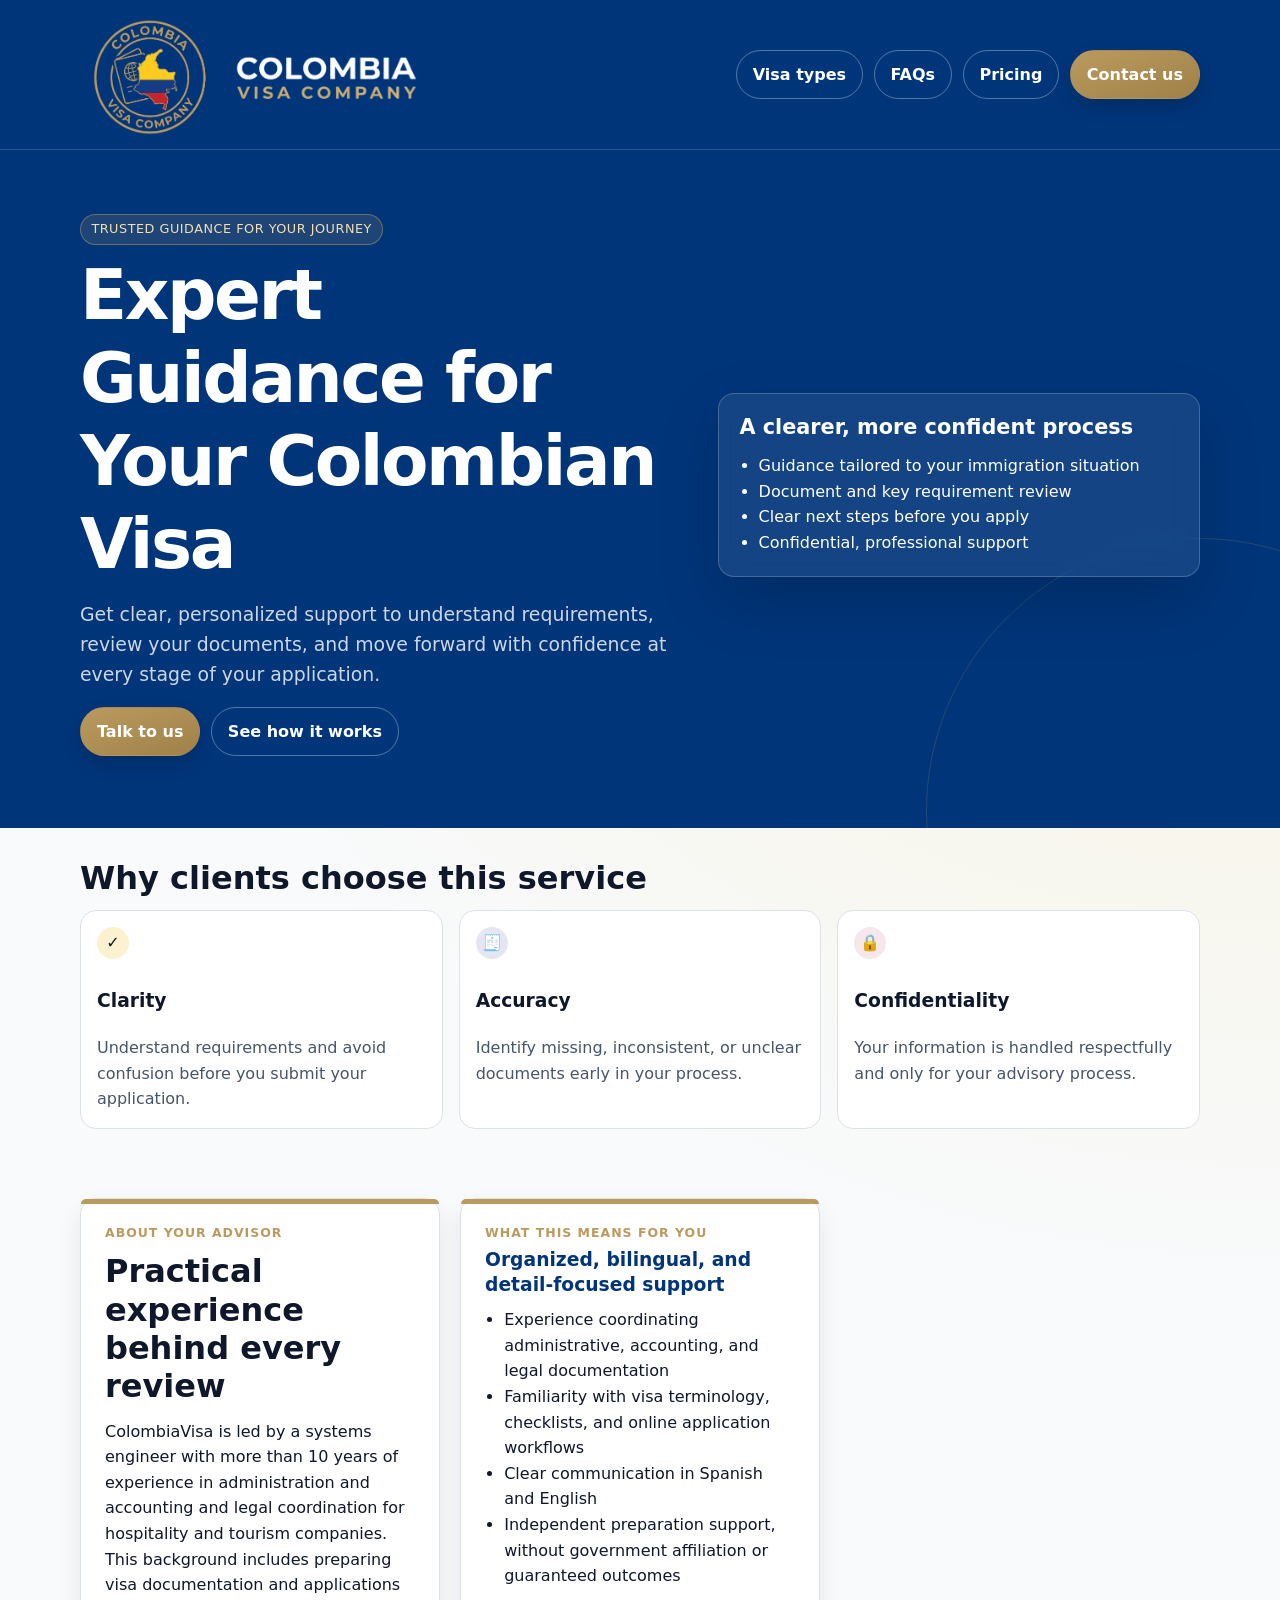
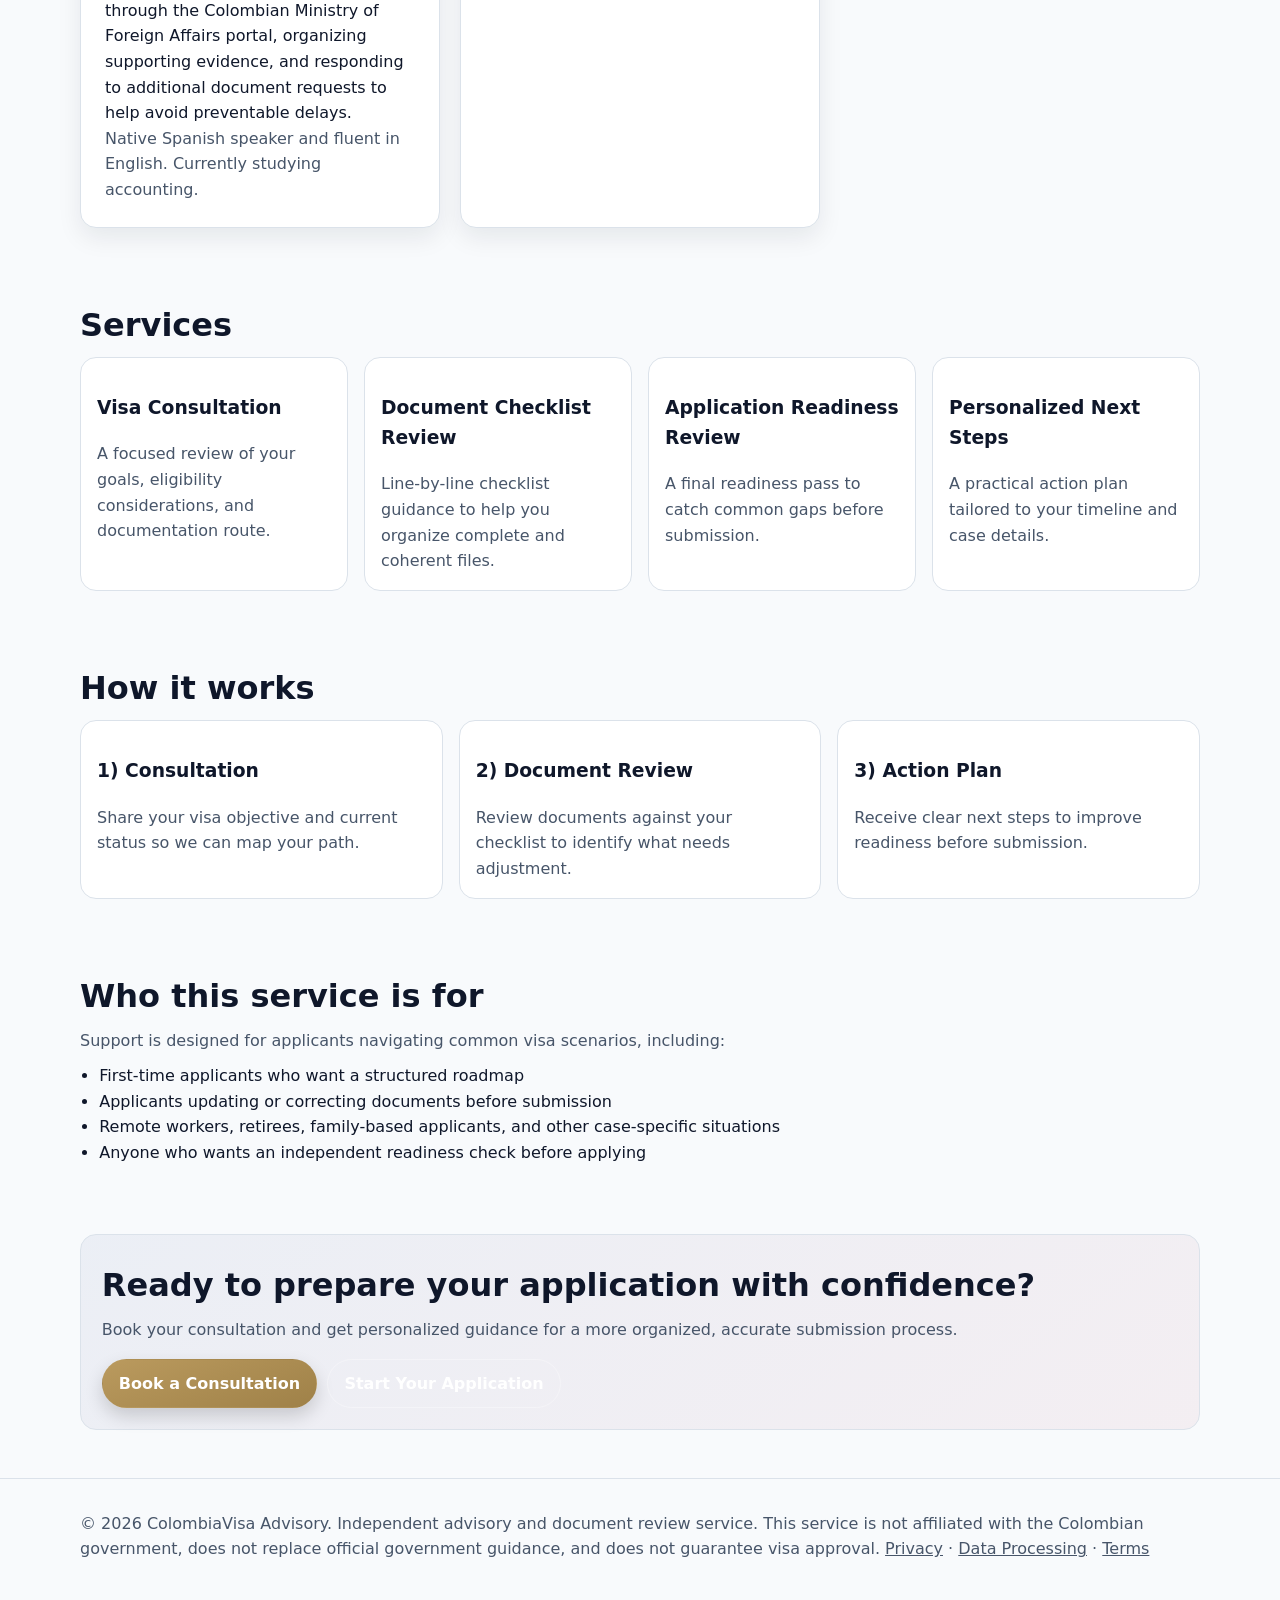
==== commit 7213d293: "Improve calls to action across site Co-authored-by: Copilot App <223556219+Copilot@users.noreply.git" ====
--- a/index.html
+++ b/index.html
@@ -309,16 +309,11 @@
 
         .nav .actions {
           width: 100%;
-          gap: 0.35rem;
         }
 
         .nav .button {
           flex: 1 1 0;
           min-width: 0;
-          min-height: 40px;
-          padding: 0.5rem 0.2rem;
-          font-size: 0.72rem;
-          white-space: nowrap;
         }
       }
 
@@ -338,11 +333,10 @@
     <a class="skip-link" href="#main-content">Skip to main content</a>
     <header>
       <div class="container nav" aria-label="Primary navigation">
-        <a class="brand" href="index.html" aria-label="ColombiaVisa home">
+        <a class="brand" href="#main-content" aria-label="ColombiaVisa home">
           <img class="brand-mark" src="assets/colombiavisa-header.png" alt="Colombia Visa Company" />
         </a>
         <div class="actions">
-          <a class="button button-secondary" href="index.html">Home</a>
           <a class="button button-secondary" href="visas.html">Visa types</a>
           <a class="button button-secondary" href="faqs.html">FAQs</a>
           <a class="button button-secondary" href="pricing.html">Pricing</a>
@@ -495,6 +489,7 @@
           <p class="muted">Book your consultation and get personalized guidance for a more organized, accurate submission process.</p>
           <div class="actions" style="margin-top: 1rem">
             <a class="button button-primary" href="contacto.html">Book a Consultation</a>
+            <a class="button button-secondary" href="contacto.html">Start Your Application</a>
           </div>
         </div>
       </section>
--- a/styles.css
+++ b/styles.css
@@ -216,6 +216,28 @@
   margin-bottom: 1.25rem;
 }
 
+.page-cta {
+  margin-top: 2rem;
+  padding: 2rem;
+  color: #fff;
+  background: var(--navy);
+  border-radius: var(--radius);
+}
+
+.page-cta h2 {
+  margin-top: 0;
+  color: #fff;
+}
+
+.page-cta p {
+  max-width: 62ch;
+  color: rgba(255, 255, 255, 0.82);
+}
+
+.page-cta .button-secondary {
+  border-color: rgba(255, 255, 255, 0.5);
+}
+
 .eyebrow {
   margin: 0 0 0.35rem;
   color: var(--gold);
@@ -390,16 +412,11 @@
 
   .nav .actions {
     width: 100%;
-    gap: 0.35rem;
   }
 
   .nav .button {
     flex: 1 1 0;
     min-width: 0;
-    min-height: 40px;
-    padding: 0.5rem 0.2rem;
-    font-size: 0.72rem;
-    white-space: nowrap;
   }
 
   .visa-grid,
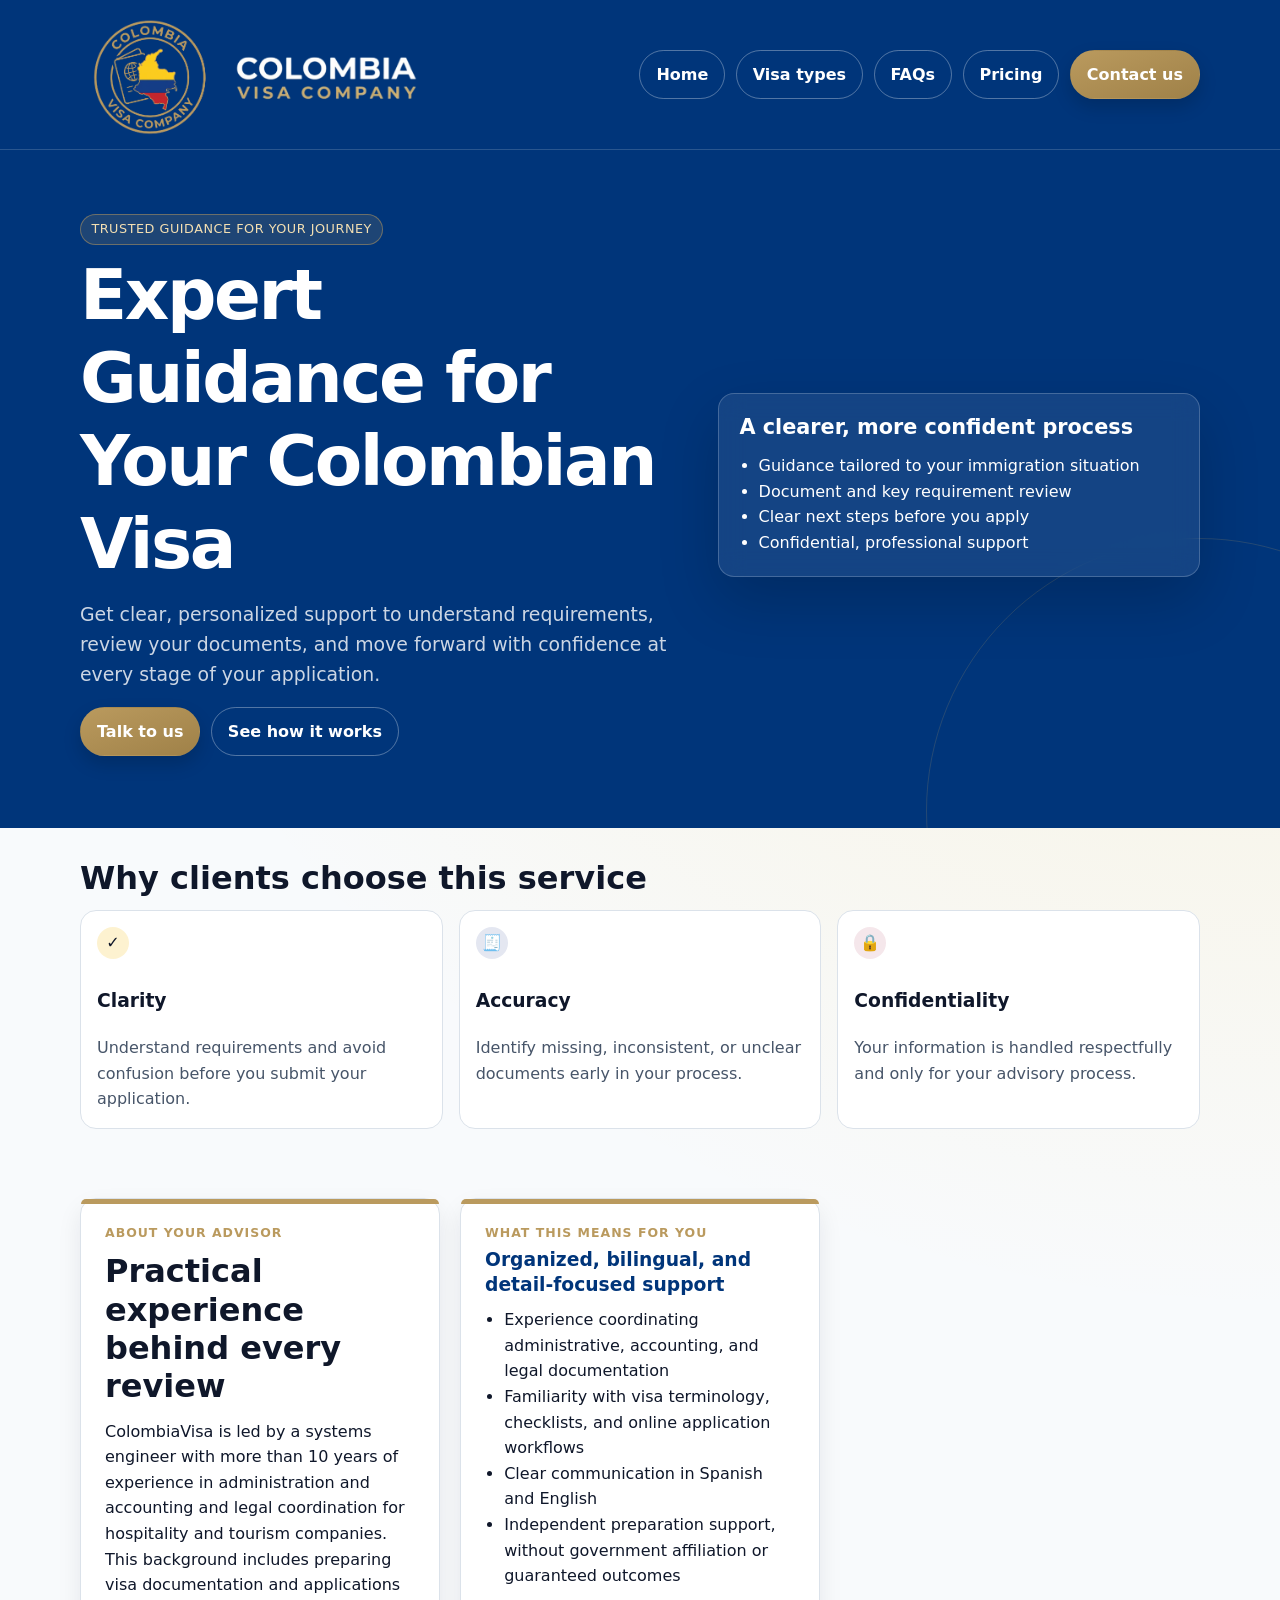
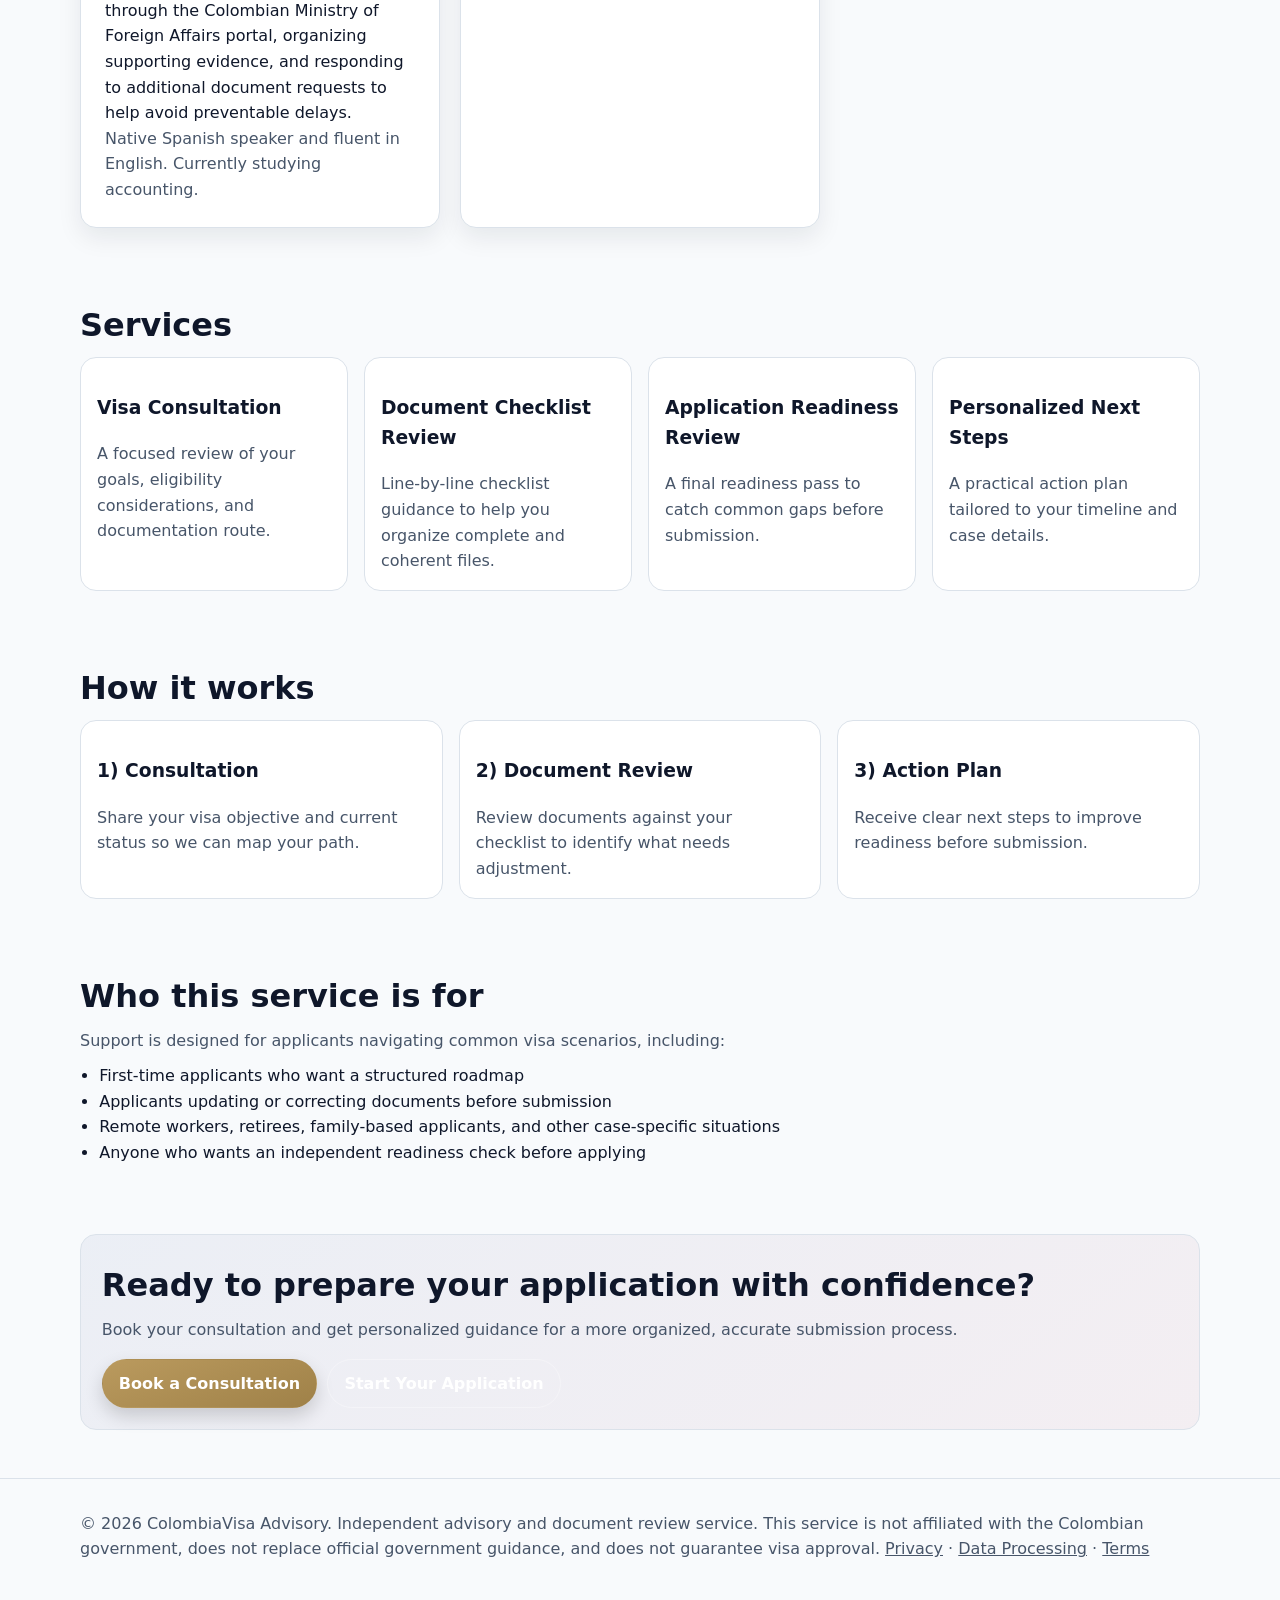
==== commit 40169fb4: "Merge pull request #21 from johnperea/copilot/build-english-landing-page Improve calls to action acr" ====
--- a/index.html
+++ b/index.html
@@ -309,11 +309,16 @@
 
         .nav .actions {
           width: 100%;
+          gap: 0.35rem;
         }
 
         .nav .button {
           flex: 1 1 0;
           min-width: 0;
+          min-height: 40px;
+          padding: 0.5rem 0.2rem;
+          font-size: 0.72rem;
+          white-space: nowrap;
         }
       }
 
@@ -333,10 +338,11 @@
     <a class="skip-link" href="#main-content">Skip to main content</a>
     <header>
       <div class="container nav" aria-label="Primary navigation">
-        <a class="brand" href="#main-content" aria-label="ColombiaVisa home">
+        <a class="brand" href="index.html" aria-label="ColombiaVisa home">
           <img class="brand-mark" src="assets/colombiavisa-header.png" alt="Colombia Visa Company" />
         </a>
         <div class="actions">
+          <a class="button button-secondary" href="index.html">Home</a>
           <a class="button button-secondary" href="visas.html">Visa types</a>
           <a class="button button-secondary" href="faqs.html">FAQs</a>
           <a class="button button-secondary" href="pricing.html">Pricing</a>
--- a/styles.css
+++ b/styles.css
@@ -412,11 +412,16 @@
 
   .nav .actions {
     width: 100%;
+    gap: 0.35rem;
   }
 
   .nav .button {
     flex: 1 1 0;
     min-width: 0;
+    min-height: 40px;
+    padding: 0.5rem 0.2rem;
+    font-size: 0.72rem;
+    white-space: nowrap;
   }
 
   .visa-grid,
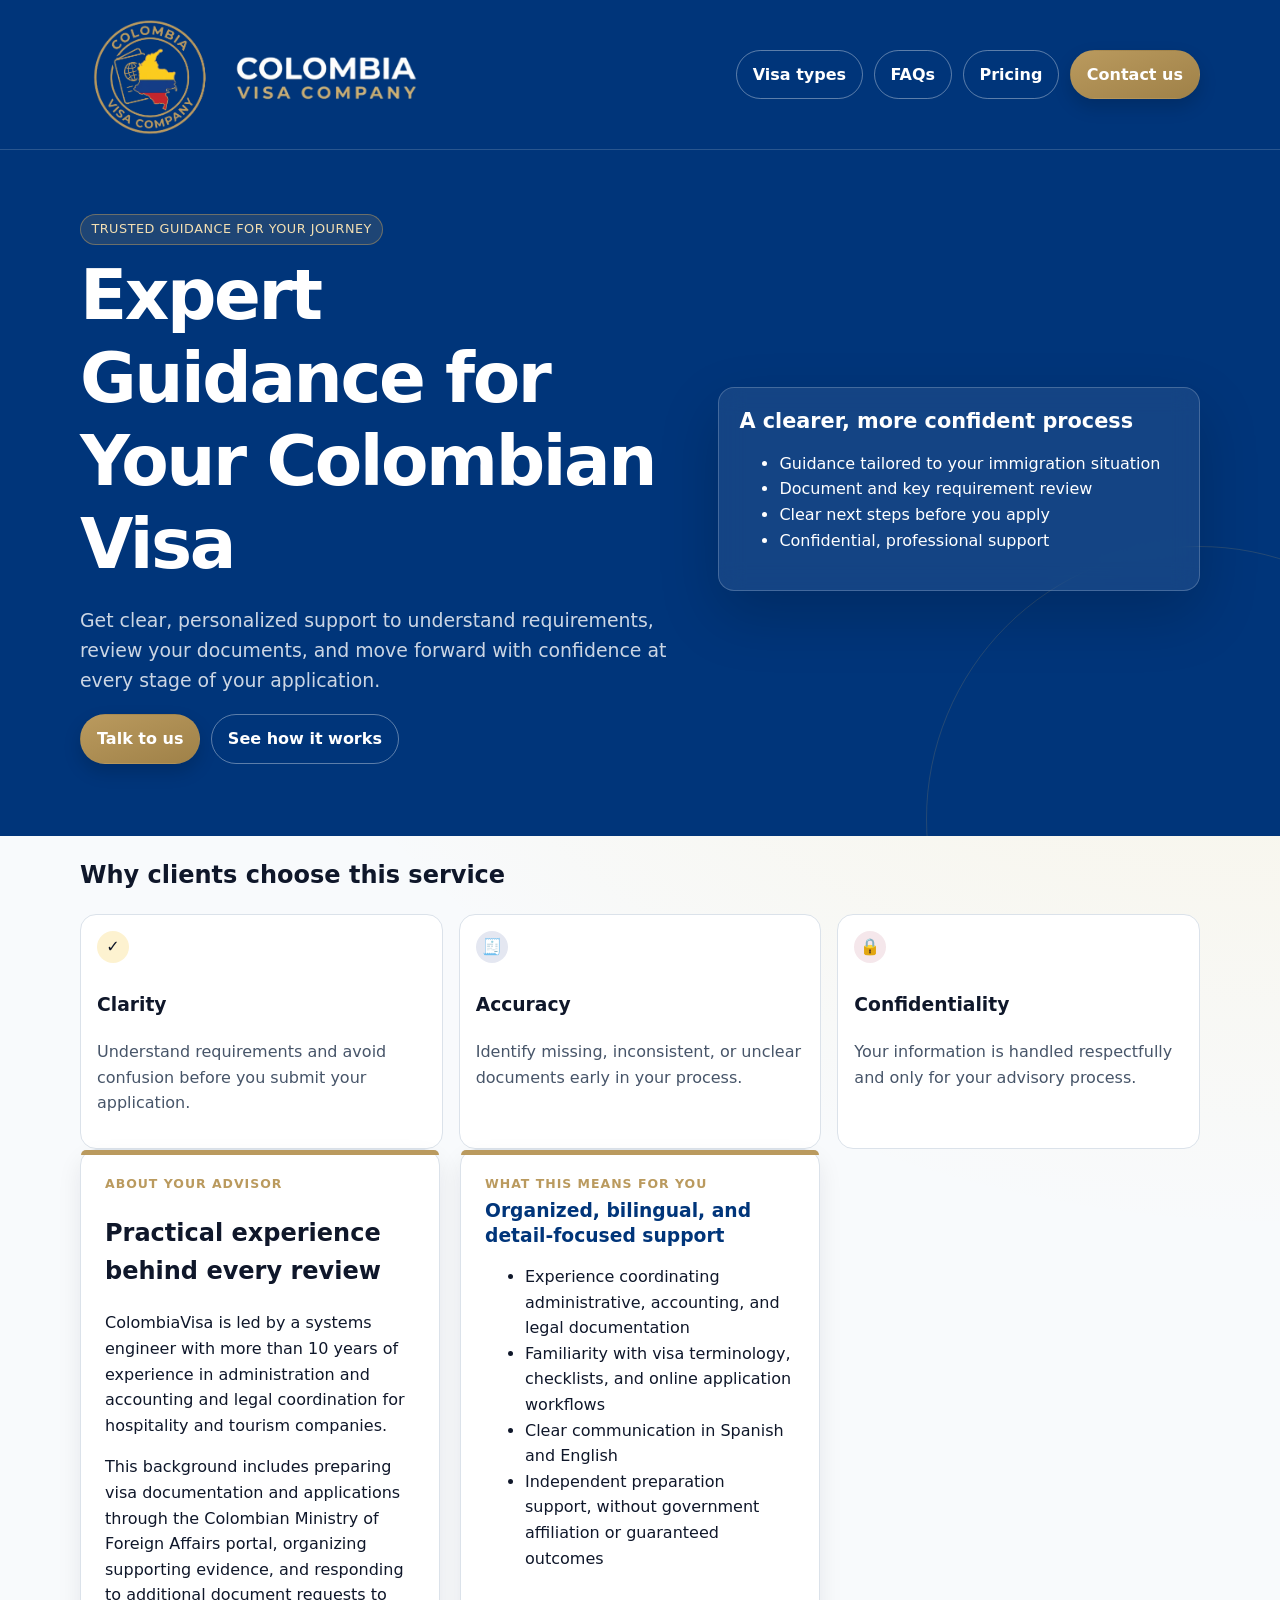
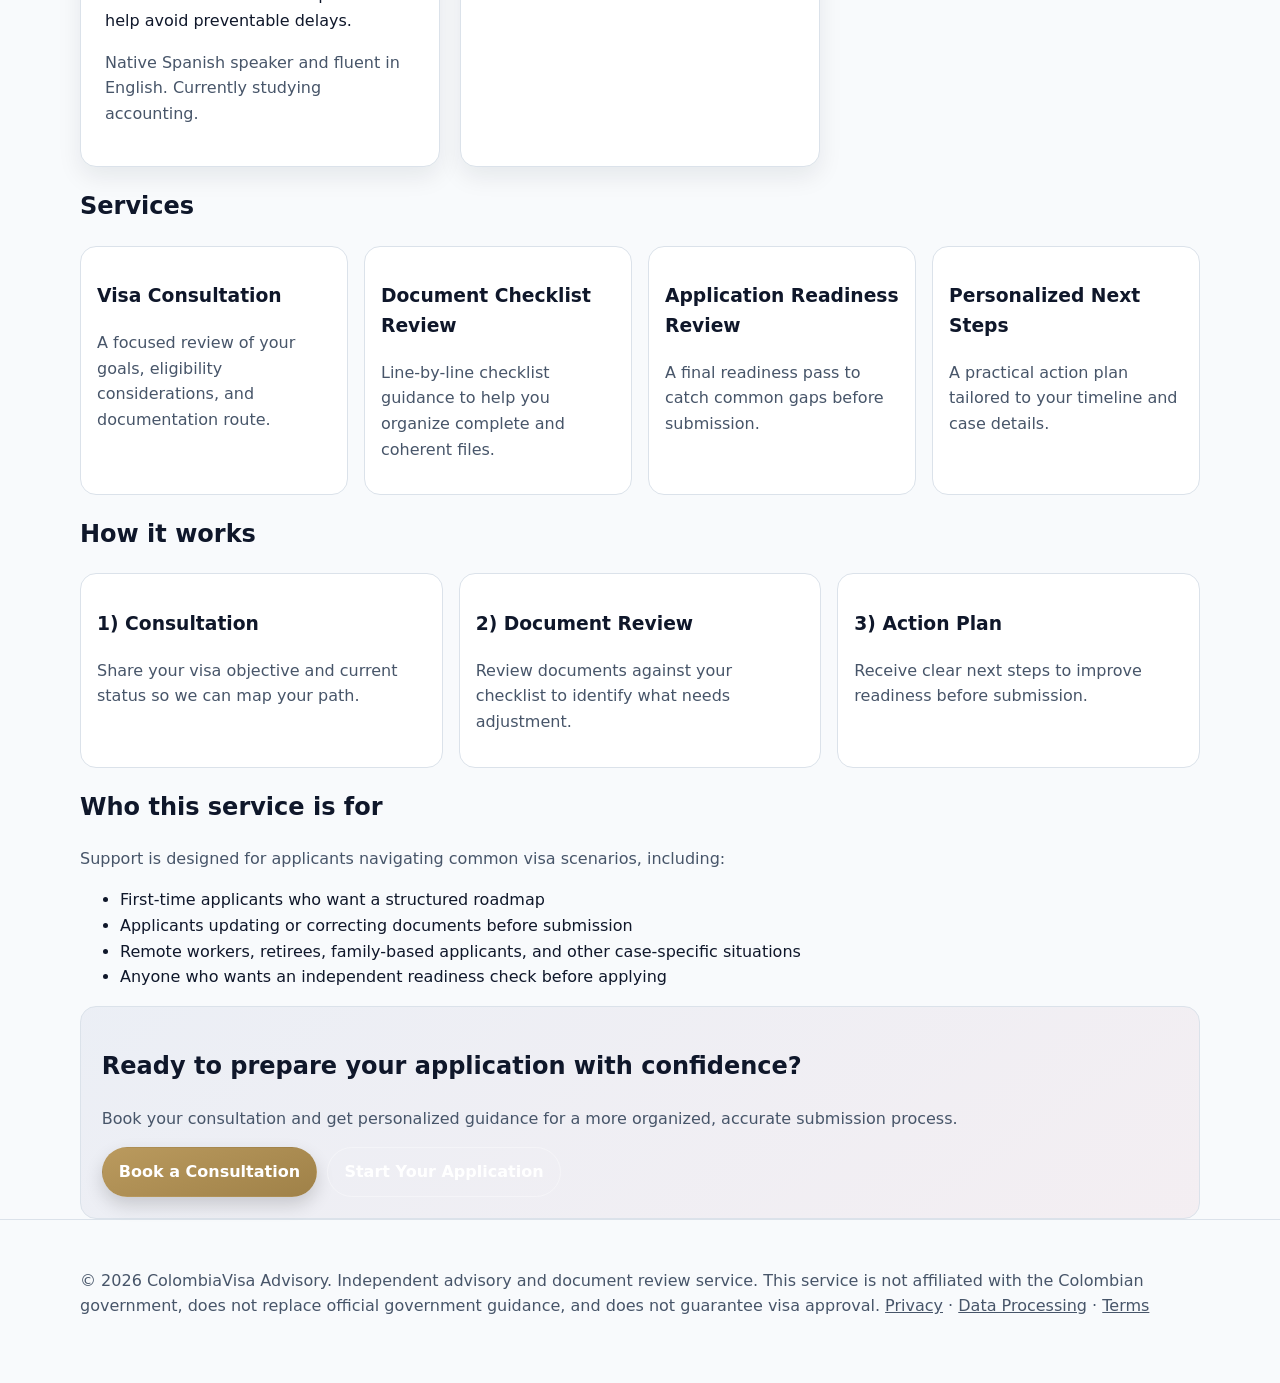
==== commit 94d8493a: "Publish grouped site improvements Co-authored-by: Copilot App <223556219+Copilot@users.noreply.githu" ====
--- a/index.html
+++ b/index.html
@@ -20,329 +20,16 @@
       {"@context":"https://schema.org","@type":"ProfessionalService","name":"ColombiaVisa","url":"https://colombiavisa.company/","email":"john@colombiavisa.company","description":"Independent Colombian visa guidance, document review, and application support.","areaServed":"Colombia"}
     </script>
     <link rel="stylesheet" href="styles.css" />
-    <style>
-      :root {
-        --bg: #f8fafc;
-        --surface: #ffffff;
-        --text: #0f172a;
-        --muted: #475569;
-        --line: #dbe2ea;
-        --accent: #ba9a5e;
-        --accent-strong: #9f8148;
-        --blue: #00357a;
-        --navy: #00357a;
-        --red: #9f1239;
-        --shadow: 0 10px 30px rgba(15, 23, 42, 0.08);
-        --radius: 16px;
-      }
-
-      * {
-        box-sizing: border-box;
-      }
-
-      body {
-        margin: 0;
-        font-family: Inter, ui-sans-serif, system-ui, -apple-system, Segoe UI, Roboto, Arial, sans-serif;
-        line-height: 1.6;
-        color: var(--text);
-        background: radial-gradient(circle at top right, rgba(244, 194, 43, 0.2), transparent 38%), var(--bg);
-      }
-
-      .container {
-        width: min(1120px, calc(100% - 2rem));
-        margin: 0 auto;
-      }
-
-      .skip-link {
-        position: absolute;
-        left: -9999px;
-        top: auto;
-      }
-
-      .skip-link:focus-visible {
-        left: 1rem;
-        top: 1rem;
-        z-index: 1000;
-        background: var(--text);
-        color: #fff;
-        padding: 0.5rem 0.75rem;
-        border-radius: 0.5rem;
-      }
-
-      :focus-visible {
-        outline: 3px solid var(--blue);
-        outline-offset: 3px;
-      }
-
-      header {
-        position: sticky;
-        top: 0;
-        background: #00357a;
-        backdrop-filter: blur(8px);
-        border-bottom: 1px solid rgba(255, 255, 255, 0.16);
-        z-index: 100;
-      }
-
-      .nav {
-        display: flex;
-        align-items: center;
-        justify-content: space-between;
-        padding: 0.5rem 0;
-        gap: 1rem;
-      }
-
-      .brand {
-        display: flex;
-        align-items: center;
-        gap: 0.75rem;
-        color: #fff;
-        font-weight: 800;
-        letter-spacing: 0.01em;
-      }
-
-      .brand-mark {
-        width: min(100%, 360px);
-        height: auto;
-        display: block;
-      }
-
-      .brand span {
-        color: var(--accent);
-      }
-
-      .actions {
-        display: flex;
-        gap: 0.65rem;
-        flex-wrap: wrap;
-      }
-
-      .button {
-        display: inline-flex;
-        align-items: center;
-        justify-content: center;
-        padding: 0.68rem 1rem;
-        border-radius: 999px;
-        border: 1px solid transparent;
-        text-decoration: none;
-        font-weight: 650;
-      }
-
-      .button-primary {
-        background: linear-gradient(160deg, var(--accent), var(--accent-strong));
-        color: #fff;
-        box-shadow: 0 8px 18px rgba(0, 0, 0, 0.16);
-      }
-
-      .button-primary:hover {
-        filter: brightness(0.95);
-      }
-
-      .button-secondary {
-        border-color: rgba(255, 255, 255, 0.32);
-        color: #fff;
-        background: transparent;
-      }
-
-      .hero {
-        position: relative;
-        overflow: hidden;
-        padding: 4rem 0 4.5rem;
-        color: #fff;
-        background: #00357a;
-      }
-
-      .hero::after {
-        position: absolute;
-        inset: auto -12rem -16rem auto;
-        width: 34rem;
-        height: 34rem;
-        border: 1px solid rgba(186, 154, 94, 0.2);
-        border-radius: 50%;
-        content: "";
-        pointer-events: none;
-      }
-
-      .hero-grid {
-        position: relative;
-        z-index: 1;
-        display: grid;
-        gap: 3rem;
-        grid-template-columns: minmax(0, 1.1fr) minmax(280px, 0.9fr);
-        align-items: center;
-      }
-
-      .kicker {
-        display: inline-block;
-        background: rgba(186, 154, 94, 0.16);
-        color: #f3dfb2;
-        border: 1px solid rgba(186, 154, 94, 0.5);
-        font-size: 0.8rem;
-        letter-spacing: 0.04em;
-        text-transform: uppercase;
-        padding: 0.25rem 0.65rem;
-        border-radius: 999px;
-      }
-
-      h1,
-      h2 {
-        line-height: 1.2;
-        margin: 0.6rem 0 0.8rem;
-      }
-
-      h1 {
-        max-width: 18ch;
-        font-size: clamp(2.4rem, 5.4vw, 4.5rem);
-        letter-spacing: -0.035em;
-      }
-
-      h2 {
-        font-size: clamp(1.35rem, 2.8vw, 2rem);
-      }
-
-      p {
-        margin: 0;
-      }
-
-      .lead {
-        max-width: 58ch;
-        color: rgba(255, 255, 255, 0.8);
-        font-size: clamp(1rem, 2.3vw, 1.18rem);
-      }
-
-      .panel {
-        background: rgba(255, 255, 255, 0.08);
-        border: 1px solid rgba(255, 255, 255, 0.2);
-        border-radius: var(--radius);
-        padding: 1.3rem;
-        box-shadow: 0 24px 60px rgba(0, 0, 0, 0.18);
-        backdrop-filter: blur(12px);
-      }
-
-      .card-grid {
-        display: grid;
-        gap: 1rem;
-        grid-template-columns: repeat(auto-fit, minmax(220px, 1fr));
-      }
-
-      section {
-        padding: 1.3rem 0 3rem;
-      }
-
-      .card,
-      .step {
-        background: var(--surface);
-        border: 1px solid var(--line);
-        border-radius: var(--radius);
-        padding: 1rem;
-      }
-
-      .icon {
-        width: 2rem;
-        height: 2rem;
-        border-radius: 999px;
-        display: inline-grid;
-        place-items: center;
-        margin-bottom: 0.55rem;
-        font-size: 1rem;
-      }
-
-      .icon-yellow {
-        background: rgba(244, 194, 43, 0.22);
-      }
-
-      .icon-blue {
-        background: rgba(30, 58, 138, 0.12);
-      }
-
-      .icon-red {
-        background: rgba(159, 18, 57, 0.1);
-      }
-
-      ul {
-        padding-left: 1.2rem;
-        margin: 0.6rem 0 0;
-      }
-
-      .muted {
-        color: var(--muted);
-      }
-
-      .final-cta {
-        border: 1px solid var(--line);
-        border-radius: var(--radius);
-        background: linear-gradient(145deg, rgba(30, 58, 138, 0.06), rgba(159, 18, 57, 0.05));
-        padding: 1.3rem;
-      }
-
-      footer {
-        border-top: 1px solid var(--line);
-        padding: 2rem 0 3rem;
-        color: var(--muted);
-      }
-
-      @media (max-width: 840px) {
-        .hero {
-          padding-top: 4.3rem;
-        }
-
-        .hero-grid {
-          grid-template-columns: 1fr;
-        }
-
-      }
-
-      @media (max-width: 640px) {
-        .nav {
-          align-items: stretch;
-          flex-direction: column;
-        }
-
-        .brand {
-          text-align: center;
-          justify-content: center;
-          flex-wrap: wrap;
-        }
-
-        .brand-mark {
-          width: min(100%, 360px);
-        }
-
-        .nav .actions {
-          width: 100%;
-          gap: 0.35rem;
-        }
-
-        .nav .button {
-          flex: 1 1 0;
-          min-width: 0;
-          min-height: 40px;
-          padding: 0.5rem 0.2rem;
-          font-size: 0.72rem;
-          white-space: nowrap;
-        }
-      }
-
-      @media (prefers-reduced-motion: reduce) {
-        *,
-        *::before,
-        *::after {
-          animation-duration: 0.01ms !important;
-          animation-iteration-count: 1 !important;
-          transition-duration: 0.01ms !important;
-          scroll-behavior: auto !important;
-        }
-      }
-    </style>
+    <!-- Cloudflare Web Analytics --><script type='module' src='https://static.cloudflareinsights.com/beacon.min.js' data-cf-beacon='{"token": "8eb8c51fcae54191b1a8f635607e6b3f"}'></script><!-- End Cloudflare Web Analytics -->
   </head>
-  <body>
+  <body class="home-page">
     <a class="skip-link" href="#main-content">Skip to main content</a>
     <header>
       <div class="container nav" aria-label="Primary navigation">
-        <a class="brand" href="index.html" aria-label="ColombiaVisa home">
+        <a class="brand" href="#main-content" aria-label="ColombiaVisa home">
           <img class="brand-mark" src="assets/colombiavisa-header.png" alt="Colombia Visa Company" />
         </a>
         <div class="actions">
-          <a class="button button-secondary" href="index.html">Home</a>
           <a class="button button-secondary" href="visas.html">Visa types</a>
           <a class="button button-secondary" href="faqs.html">FAQs</a>
           <a class="button button-secondary" href="pricing.html">Pricing</a>
@@ -360,14 +47,14 @@
             <p class="lead">
               Get clear, personalized support to understand requirements, review your documents, and move forward with confidence at every stage of your application.
             </p>
-            <div class="actions" style="margin-top: 1.1rem">
+            <div class="actions hero-actions">
               <a class="button button-primary" href="contacto.html">Talk to us</a>
               <a class="button button-secondary" href="#how-it-works">See how it works</a>
             </div>
           </div>
           <div>
             <aside class="panel" aria-label="Advisory benefits">
-              <h2 style="font-size: 1.3rem; margin-top: 0">A clearer, more confident process</h2>
+              <h2 class="panel-title">A clearer, more confident process</h2>
               <ul>
                 <li>Guidance tailored to your immigration situation</li>
                 <li>Document and key requirement review</li>
@@ -493,7 +180,7 @@
         <div class="container final-cta">
           <h2 id="consult-heading">Ready to prepare your application with confidence?</h2>
           <p class="muted">Book your consultation and get personalized guidance for a more organized, accurate submission process.</p>
-          <div class="actions" style="margin-top: 1rem">
+          <div class="actions section-actions">
             <a class="button button-primary" href="contacto.html">Book a Consultation</a>
             <a class="button button-secondary" href="contacto.html">Start Your Application</a>
           </div>
--- a/styles.css
+++ b/styles.css
@@ -19,6 +19,31 @@
   background: #f8fafc;
   font-family: Inter, ui-sans-serif, system-ui, -apple-system, "Segoe UI", sans-serif;
   line-height: 1.6;
+}
+
+.home-page {
+  background: radial-gradient(circle at top right, rgba(244, 194, 43, 0.2), transparent 38%), #f8fafc;
+}
+
+*:focus-visible {
+  outline: 3px solid var(--navy);
+  outline-offset: 3px;
+}
+
+.skip-link {
+  position: absolute;
+  left: -9999px;
+  top: auto;
+}
+
+.skip-link:focus-visible {
+  left: 1rem;
+  top: 1rem;
+  z-index: 1000;
+  padding: 0.5rem 0.75rem;
+  color: #fff;
+  background: var(--text);
+  border-radius: 0.5rem;
 }
 
 a {
@@ -77,12 +102,136 @@
 
 .button-primary {
   color: #fff;
-  background: var(--gold);
+  background: linear-gradient(160deg, var(--gold), var(--gold-dark));
+  box-shadow: 0 8px 18px rgba(0, 0, 0, 0.16);
+}
+
+.button-primary:hover {
+  filter: brightness(0.95);
 }
 
 .button-secondary {
   color: #fff;
   border-color: rgba(255, 255, 255, 0.36);
+}
+
+.hero {
+  position: relative;
+  overflow: hidden;
+  padding: 4rem 0 4.5rem;
+  color: #fff;
+  background: var(--navy);
+}
+
+.hero::after {
+  position: absolute;
+  inset: auto -12rem -16rem auto;
+  width: 34rem;
+  height: 34rem;
+  border: 1px solid rgba(186, 154, 94, 0.2);
+  border-radius: 50%;
+  content: "";
+  pointer-events: none;
+}
+
+.hero-grid {
+  position: relative;
+  z-index: 1;
+  display: grid;
+  gap: 3rem;
+  grid-template-columns: minmax(0, 1.1fr) minmax(280px, 0.9fr);
+  align-items: center;
+}
+
+.hero h1 {
+  max-width: 18ch;
+  margin: 0.6rem 0 0.8rem;
+  font-size: clamp(2.4rem, 5.4vw, 4.5rem);
+  line-height: 1.2;
+  letter-spacing: -0.035em;
+}
+
+.hero h2 {
+  line-height: 1.2;
+}
+
+.kicker {
+  display: inline-block;
+  padding: 0.25rem 0.65rem;
+  color: #f3dfb2;
+  background: rgba(186, 154, 94, 0.16);
+  border: 1px solid rgba(186, 154, 94, 0.5);
+  border-radius: 999px;
+  font-size: 0.8rem;
+  letter-spacing: 0.04em;
+  text-transform: uppercase;
+}
+
+.lead {
+  max-width: 58ch;
+  color: rgba(255, 255, 255, 0.8);
+  font-size: clamp(1rem, 2.3vw, 1.18rem);
+}
+
+.panel {
+  padding: 1.3rem;
+  background: rgba(255, 255, 255, 0.08);
+  border: 1px solid rgba(255, 255, 255, 0.2);
+  border-radius: var(--radius);
+  box-shadow: 0 24px 60px rgba(0, 0, 0, 0.18);
+  backdrop-filter: blur(12px);
+}
+
+.panel-title {
+  margin-top: 0;
+  font-size: 1.3rem;
+}
+
+.hero-actions {
+  margin-top: 1.1rem;
+}
+
+.card-grid {
+  display: grid;
+  gap: 1rem;
+  grid-template-columns: repeat(auto-fit, minmax(220px, 1fr));
+}
+
+.card,
+.step {
+  padding: 1rem;
+  background: var(--surface);
+  border: 1px solid var(--line);
+  border-radius: var(--radius);
+}
+
+.icon {
+  display: inline-grid;
+  width: 2rem;
+  height: 2rem;
+  margin-bottom: 0.55rem;
+  place-items: center;
+  border-radius: 999px;
+  font-size: 1rem;
+}
+
+.icon-yellow {
+  background: rgba(244, 194, 43, 0.22);
+}
+
+.icon-blue {
+  background: rgba(30, 58, 138, 0.12);
+}
+
+.icon-red {
+  background: rgba(159, 18, 57, 0.1);
+}
+
+.final-cta {
+  padding: 1.3rem;
+  background: linear-gradient(145deg, rgba(30, 58, 138, 0.06), rgba(159, 18, 57, 0.05));
+  border: 1px solid var(--line);
+  border-radius: var(--radius);
 }
 
 .page-hero {
@@ -238,6 +387,62 @@
   border-color: rgba(255, 255, 255, 0.5);
 }
 
+.section-card {
+  margin-top: 1.25rem;
+}
+
+.section-card-link {
+  margin-top: 1rem;
+  color: var(--navy);
+  border-color: var(--navy);
+}
+
+.section-actions {
+  margin-top: 1rem;
+}
+
+.button-whatsapp {
+  color: #fff;
+  background: #128c7e;
+}
+
+.contact-whatsapp {
+  margin-top: 1rem;
+}
+
+.faq-list {
+  display: grid;
+  gap: 0.85rem;
+  max-width: 860px;
+}
+
+.faq-list details {
+  padding: 1.1rem 1.25rem;
+  background: #fff;
+  border: 1px solid var(--line);
+  border-radius: 12px;
+  box-shadow: 0 8px 18px rgba(15, 23, 42, 0.06);
+}
+
+.faq-list details[open] {
+  border-color: var(--gold);
+}
+
+.faq-list summary {
+  cursor: pointer;
+  color: var(--navy);
+  font-weight: 750;
+}
+
+.faq-list ul {
+  margin: 0.5rem 0 0;
+  padding-left: 1.25rem;
+}
+
+.faq-list strong {
+  color: var(--navy);
+}
+
 .eyebrow {
   margin: 0 0 0.35rem;
   color: var(--gold);
@@ -400,6 +605,14 @@
 }
 
 @media (max-width: 840px) {
+  .hero {
+    padding-top: 4.3rem;
+  }
+
+  .hero-grid {
+    grid-template-columns: 1fr;
+  }
+
   .nav {
     align-items: stretch;
     flex-direction: column;
@@ -412,16 +625,11 @@
 
   .nav .actions {
     width: 100%;
-    gap: 0.35rem;
   }
 
   .nav .button {
     flex: 1 1 0;
     min-width: 0;
-    min-height: 40px;
-    padding: 0.5rem 0.2rem;
-    font-size: 0.72rem;
-    white-space: nowrap;
   }
 
   .visa-grid,
@@ -432,3 +640,14 @@
     grid-template-columns: 1fr;
   }
 }
+
+@media (prefers-reduced-motion: reduce) {
+  *,
+  *::before,
+  *::after {
+    animation-duration: 0.01ms !important;
+    animation-iteration-count: 1 !important;
+    transition-duration: 0.01ms !important;
+    scroll-behavior: auto !important;
+  }
+}
